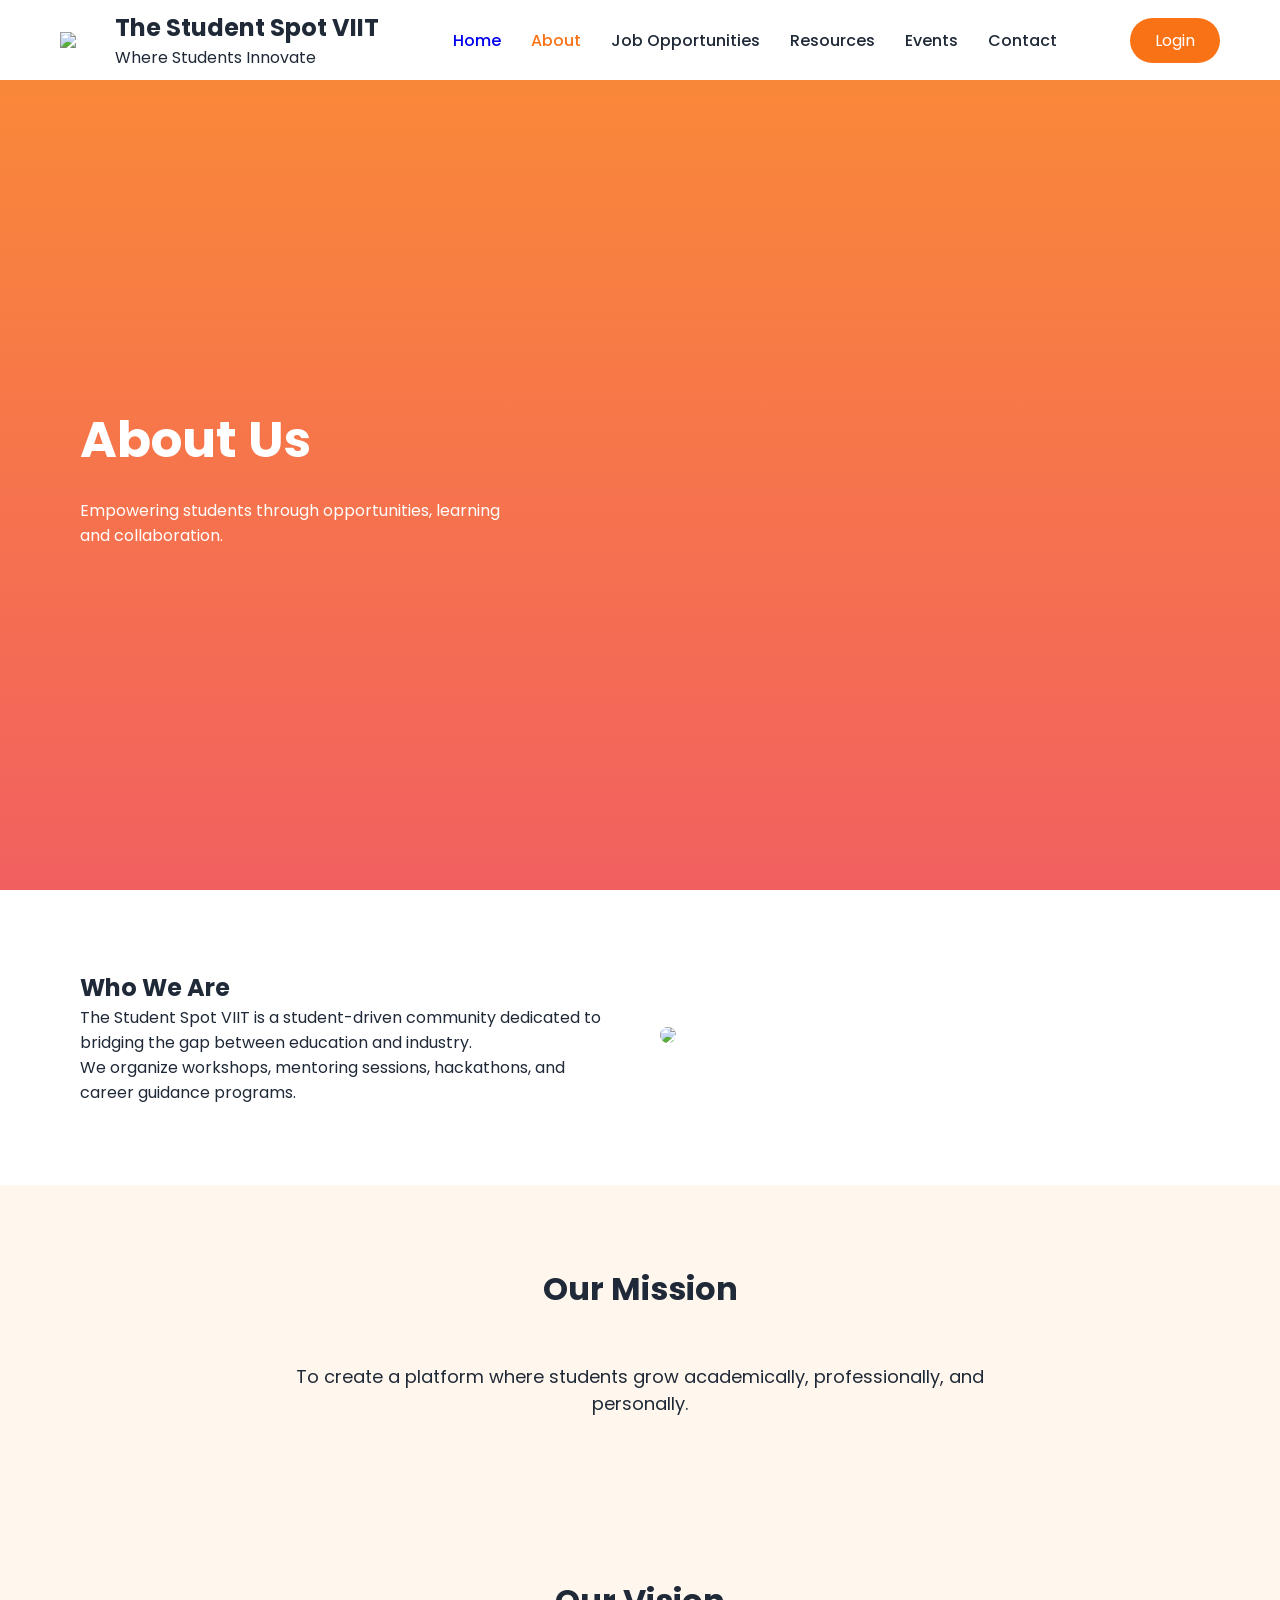
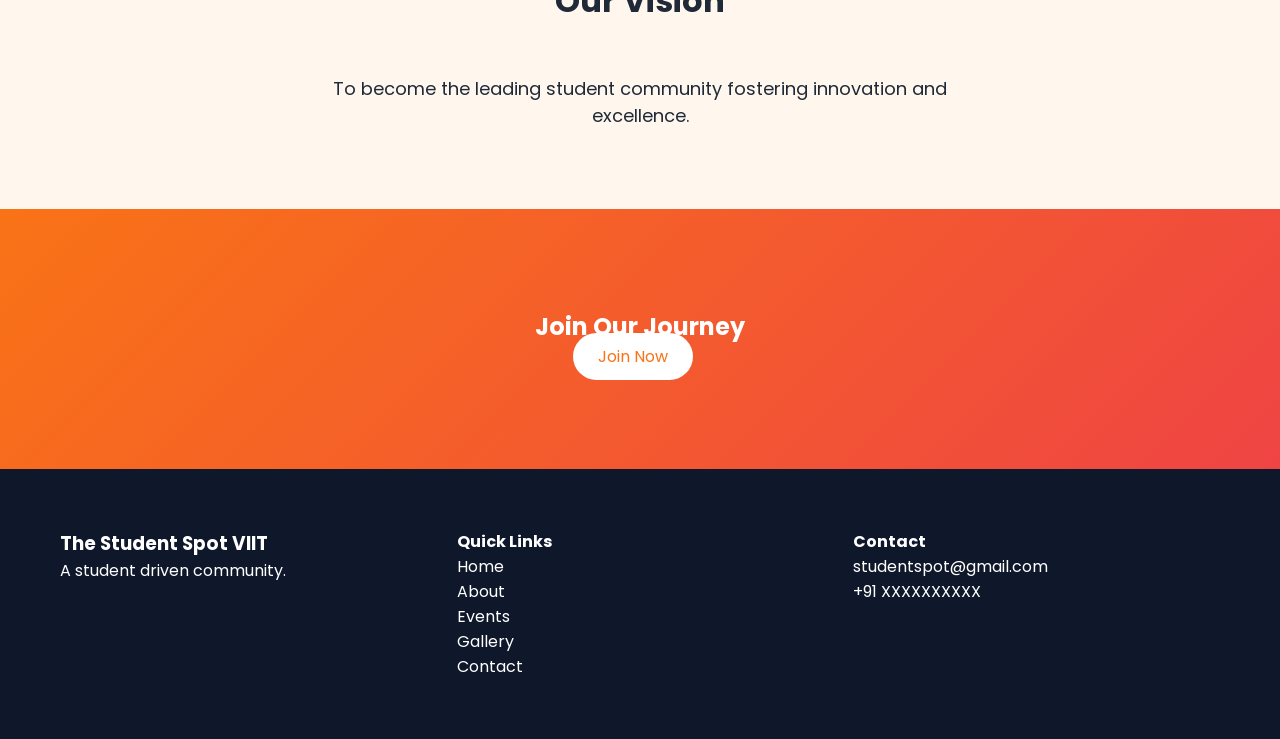
==== about.html @ 72eedf68 "About page" ====
<!DOCTYPE html>
<html lang="en">
<head>
<meta charset="UTF-8">
<meta name="viewport" content="width=device-width, initial-scale=1.0">
<title>About | Student Spot VIIT</title>

<link href="https://fonts.googleapis.com/css2?family=Poppins:wght@300;400;500;600;700&display=swap" rel="stylesheet">
<link rel="stylesheet" href="css/style.css">

</head>
<body>

<!-- ================= HEADER ================= -->

<header class="navbar">

<div class="logo-area">
<img src="images/logo.png">
<div>
<h2>The Student Spot VIIT</h2>
<p>Where Students Innovate</p>
</div>
</div>

<nav class="nav-links">
<a href="index.html">Home</a>
<a class="active">About</a>
<a>Job Opportunities</a>
<a>Resources</a>
<a>Events</a>
<a>Contact</a>
</nav>

<a class="login-btn">Login</a>

</header>

<!-- ================= HERO ================= -->

<section class="hero small-hero">

<div class="hero-content animate">
<h1>About Us</h1>
<p>Empowering students through opportunities, learning and collaboration.</p>
</div>

</section>

<!-- ================= WHO WE ARE ================= -->

<section class="about-section">

<div class="about-grid">

<div class="about-text animate">
<h2>Who We Are</h2>
<p>The Student Spot VIIT is a student-driven community dedicated to bridging the gap between education and industry.</p>
<p>We organize workshops, mentoring sessions, hackathons, and career guidance programs.</p>
</div>

<div class="about-image animate">
<img src="images/about.jpg">
</div>

</div>

</section>

<!-- ================= MISSION ================= -->

<section class="mission">

<h2 class="section-title">Our Mission</h2>
<p class="animate">To create a platform where students grow academically, professionally, and personally.</p>

</section>

<!-- ================= VISION ================= -->

<section class="vision">

<h2 class="section-title">Our Vision</h2>
<p class="animate">To become the leading student community fostering innovation and excellence.</p>

</section>

<!-- ================= CTA ================= -->

<section class="cta">

<h2>Join Our Journey</h2>
<a class="btn-primary">Join Now</a>

</section>

<!-- ================= FOOTER ================= -->

<footer class="footer">

<div>
<h3>The Student Spot VIIT</h3>
<p>A student driven community.</p>
</div>

<div>
<h4>Quick Links</h4>
<p>Home</p>
<p>About</p>
<p>Events</p>
<p>Gallery</p>
<p>Contact</p>
</div>

<div>
<h4>Contact</h4>
<p>studentspot@gmail.com</p>
<p>+91 XXXXXXXXXX</p>
</div>

</footer>

<script src="js/animate.js"></script>

</body>
</html>
---- css/style.css ----
*{
margin:0;
padding:0;
box-sizing:border-box;
font-family:Poppins;
}

body{
background:#fff;
color:#1f2937;
}

/* HEADER */

.navbar{
height:80px;
display:flex;
justify-content:space-between;
align-items:center;
padding:0 60px;
box-shadow:0 2px 10px rgba(0,0,0,0.05);
}

.logo-area{
display:flex;
gap:10px;
align-items:center;
}

.logo-area img{
width:45px;
}

.nav-links{
display:flex;
gap:30px;
}

.nav-links a{
text-decoration:none;
cursor:pointer;
font-weight:500;
}

.nav-links .active{
color:#f97316;
}

.login-btn{
background:#f97316;
padding:10px 25px;
border-radius:25px;
color:white;
text-decoration:none;
}

/* HERO */

.hero{
height:90vh;
background:linear-gradient(rgba(249,115,22,0.85),rgba(239,68,68,0.85)),url("../images/hero.jpg");
background-size:cover;
display:flex;
align-items:center;
padding-left:80px;
color:white;
}

.hero h1{
font-size:50px;
}

.hero p{
margin:20px 0;
max-width:450px;
}

.btn-primary{
background:white;
color:#f97316;
padding:12px 25px;
border-radius:25px;
text-decoration:none;
margin-right:15px;
}

.btn-secondary{
border:2px solid white;
padding:12px 25px;
border-radius:25px;
color:white;
text-decoration:none;
}

/* STATS */

.stats{
padding:80px;
display:grid;
grid-template-columns:repeat(4,1fr);
gap:30px;
background:#fff7ed;
}

.stat-card{
background:white;
padding:40px;
border-radius:15px;
text-align:center;
box-shadow:0 10px 25px rgba(0,0,0,0.05);
}

/* SERVICES */

.services{
padding:80px;
}

.section-title{
text-align:center;
margin-bottom:50px;
font-size:32px;
}

.service-grid{
display:grid;
grid-template-columns:repeat(3,1fr);
gap:30px;
}

.service-card{
padding:40px;
border-radius:15px;
background:#f9fafb;
text-align:center;
}

/* EVENTS */

.events{
padding:80px;
background:#fff7ed;
}

.event-grid{
display:grid;
grid-template-columns:repeat(3,1fr);
gap:30px;
}

.event-card{
background:white;
border-radius:15px;
overflow:hidden;
}

.event-card img{
width:100%;
height:200px;
object-fit:cover;
}

.event-card h3{
padding:15px;
}

.event-card p{
padding:0 15px 20px;
}

/* GALLERY */

.gallery{
padding:80px;
}

.gallery-grid{
display:grid;
grid-template-columns:repeat(3,1fr);
gap:20px;
}

.gallery-grid img{
width:100%;
border-radius:12px;
}

/* CTA */

.cta{
padding:100px;
text-align:center;
background:linear-gradient(135deg,#f97316,#ef4444);
color:white;
}

/* FOOTER */

.footer{
background:#0f172a;
color:white;
display:grid;
grid-template-columns:repeat(3,1fr);
padding:60px;
gap:30px;
}

/* ANIMATIONS */

.animate{
opacity:0;
transform:translateY(40px);
transition:1s;
}

.animate.show{
opacity:1;
transform:translateY(0);
}


// about
.small-hero{
height:60vh;
}

.about-section{
padding:80px;
}

.about-grid{
display:grid;
grid-template-columns:1fr 1fr;
gap:40px;
align-items:center;
}

.about-image img{
width:100%;
border-radius:15px;
}

.mission, .vision{
padding:80px;
background:#fff7ed;
text-align:center;
}

.mission p, .vision p{
max-width:700px;
margin:auto;
font-size:18px;
}
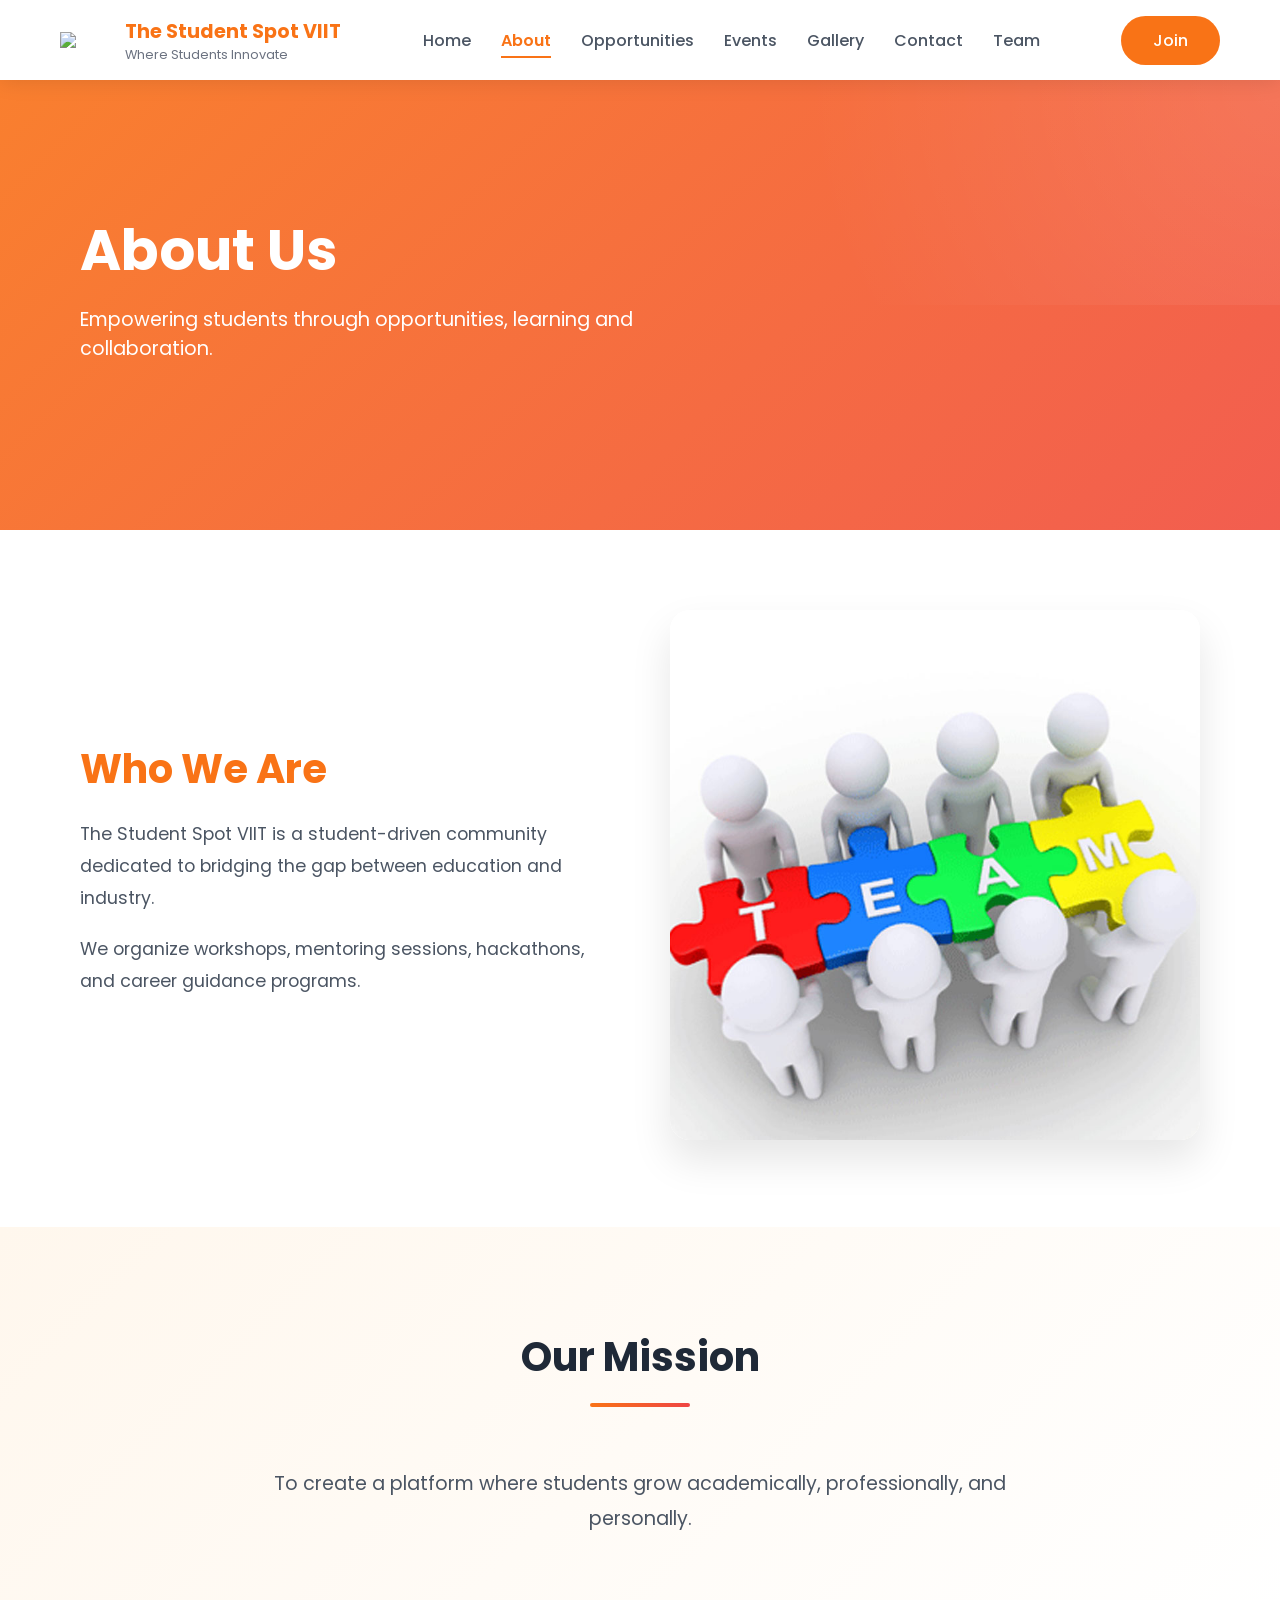
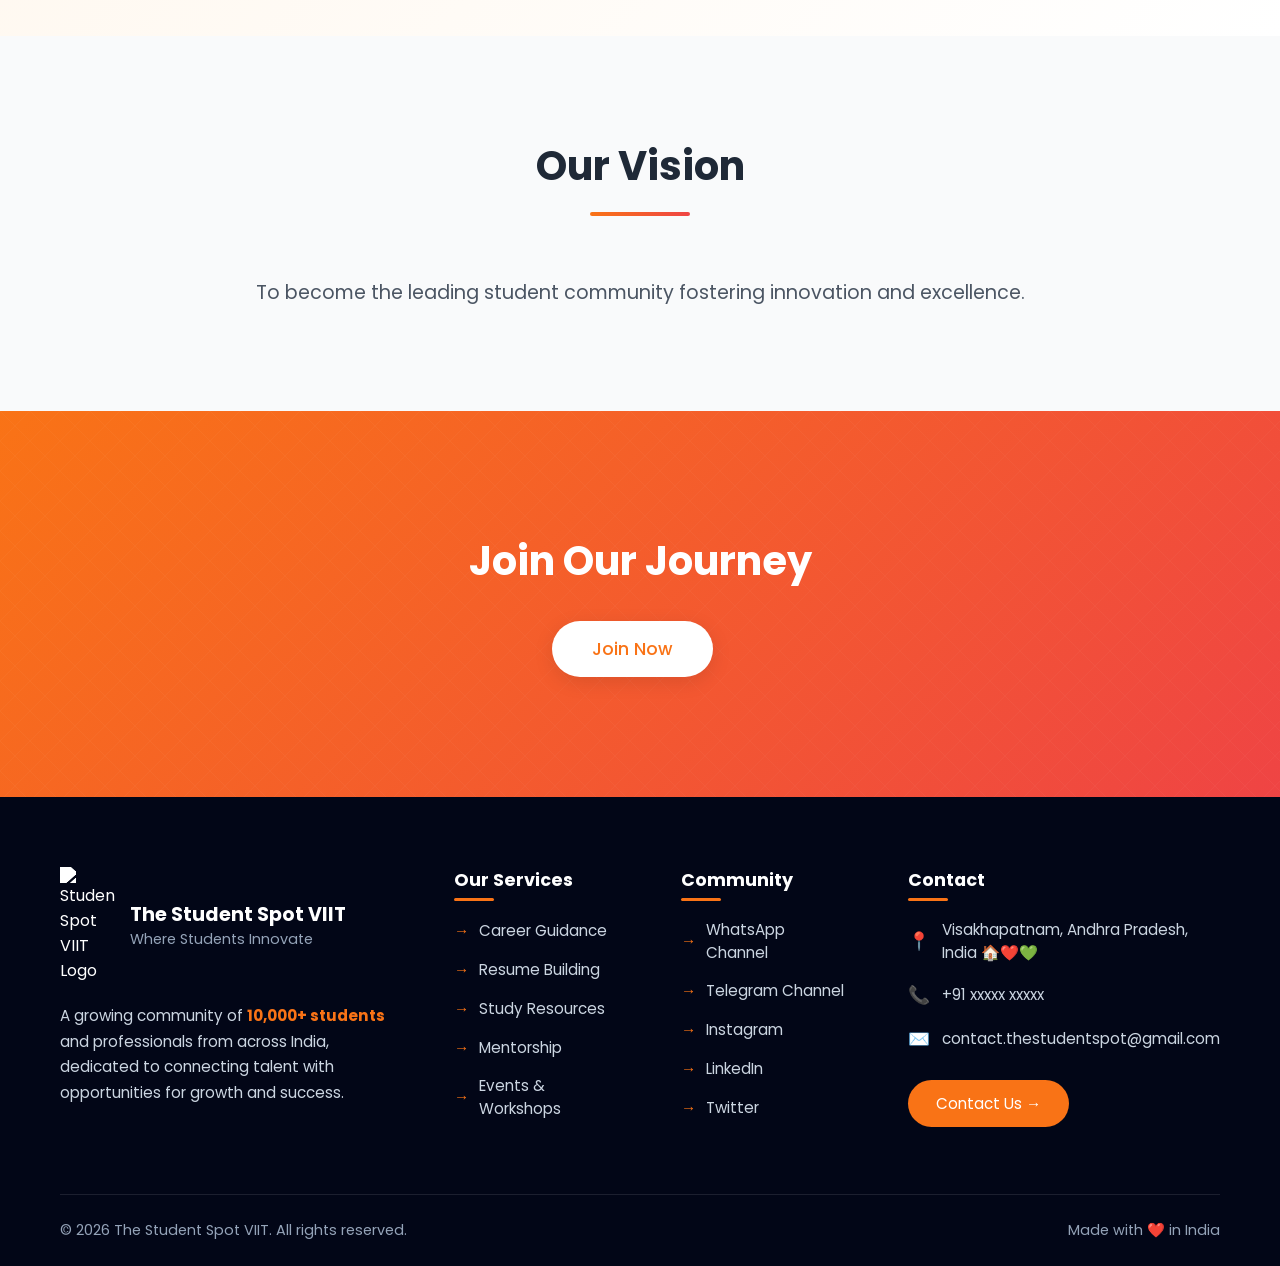
==== commit b78f0194: "Huge improvements in ux" ====
--- a/about.html
+++ b/about.html
@@ -25,14 +25,15 @@
 
 <nav class="nav-links">
 <a href="index.html">Home</a>
-<a class="active">About</a>
-<a>Job Opportunities</a>
-<a>Resources</a>
-<a>Events</a>
-<a>Contact</a>
+<a href="about.html" class = "active">About</a>
+<a href="opportunities.html">Opportunities</a>
+<a href="events.html">Events</a>
+<a href="gallery.html">Gallery</a>
+<a href="contact.html">Contact</a>
+<a href="team.html">Team</a>
 </nav>
 
-<a class="login-btn">Login</a>
+<a href = "register.html" class="login-btn">Join</a>
 
 </header>
 
@@ -95,29 +96,70 @@
 </section>
 
 <!-- ================= FOOTER ================= -->
+<footer class="footer">
+    <div class="footer-content">
+        <div class="footer-section brand">
+            <div class="logo-area">
+                <img src="images/logo.png" alt="Student Spot VIIT Logo">
+                <div>
+                    <h2>The Student Spot VIIT</h2>
+                    <p>Where Students Innovate</p>
+                </div>
+            </div>
+            <p class="brand-description">
+                A growing community of <strong>10,000+ students</strong> and professionals from across India, 
+                dedicated to connecting talent with opportunities for growth and success.
+            </p>
+        </div>
 
-<footer class="footer">
+        <div class="footer-section">
+            <h4>Our Services</h4>
+            <ul class="footer-links">
+                <li><a href="#"><span>→</span> Career Guidance</a></li>
+                <li><a href="#"><span>→</span> Resume Building</a></li>
+                <li><a href="resources.html"><span>→</span> Study Resources</a></li>
+                <li><a href="#"><span>→</span> Mentorship</a></li>
+                <li><a href="events.html"><span>→</span> Events & Workshops</a></li>
+            </ul>
+        </div>
 
-<div>
-<h3>The Student Spot VIIT</h3>
-<p>A student driven community.</p>
-</div>
+        <div class="footer-section">
+            <h4>Community</h4>
+            <ul class="footer-links">
+                <li><a href="#"><span>→</span> WhatsApp Channel</a></li>
+                <li><a href="#"><span>→</span> Telegram Channel</a></li>
+                <li><a href="#"><span>→</span> Instagram</a></li>
+                <li><a href="#"><span>→</span> LinkedIn</a></li>
+                <li><a href="#"><span>→</span> Twitter</a></li>
+            </ul>
+        </div>
 
-<div>
-<h4>Quick Links</h4>
-<p>Home</p>
-<p>About</p>
-<p>Events</p>
-<p>Gallery</p>
-<p>Contact</p>
-</div>
+        <div class="footer-section">
+            <h4>Contact</h4>
+            <ul class="footer-contact">
+                <li>
+                    <span class="icon">📍</span>
+                    <span>Visakhapatnam, Andhra Pradesh, India 🏠❤️💚</span>
+                </li>
+                <li>
+                    <span class="icon">📞</span>
+                    <span>+91 xxxxx xxxxx</span>
+                </li>
+                <li>
+                    <span class="icon">✉️</span>
+                    <span>contact.thestudentspot@gmail.com</span>
+                </li>
+            </ul>
+            <a href="contact.html" class="contact-btn">Contact Us →</a>
+        </div>
+    </div>
 
-<div>
-<h4>Contact</h4>
-<p>studentspot@gmail.com</p>
-<p>+91 XXXXXXXXXX</p>
-</div>
-
+    <div class="footer-bottom">
+        <div class="footer-bottom-content">
+            <p>© 2026 The Student Spot VIIT. All rights reserved.</p>
+            <p>Made with <span class="heart">❤️</span> in India</p>
+        </div>
+    </div>
 </footer>
 
 <script src="js/animate.js"></script>
--- a/css/style.css
+++ b/css/style.css
@@ -1,253 +1,1312 @@
-*{
-margin:0;
-padding:0;
-box-sizing:border-box;
-font-family:Poppins;
-}
-
-body{
-background:#fff;
-color:#1f2937;
+* {
+    margin: 0;
+    padding: 0;
+    box-sizing: border-box;
+    font-family: 'Poppins', sans-serif;
+}
+
+body {
+    background: #fff;
+    color: #1f2937;
+    overflow-x: hidden;
 }
 
 /* HEADER */
-
-.navbar{
-height:80px;
-display:flex;
-justify-content:space-between;
-align-items:center;
-padding:0 60px;
-box-shadow:0 2px 10px rgba(0,0,0,0.05);
-}
-
-.logo-area{
-display:flex;
-gap:10px;
-align-items:center;
-}
-
-.logo-area img{
-width:45px;
-}
-
-.nav-links{
-display:flex;
-gap:30px;
-}
-
-.nav-links a{
-text-decoration:none;
-cursor:pointer;
-font-weight:500;
-}
-
-.nav-links .active{
-color:#f97316;
-}
-
-.login-btn{
-background:#f97316;
-padding:10px 25px;
-border-radius:25px;
-color:white;
-text-decoration:none;
-}
-
-/* HERO */
-
-.hero{
-height:90vh;
-background:linear-gradient(rgba(249,115,22,0.85),rgba(239,68,68,0.85)),url("../images/hero.jpg");
-background-size:cover;
-display:flex;
-align-items:center;
-padding-left:80px;
-color:white;
-}
-
-.hero h1{
-font-size:50px;
-}
-
-.hero p{
-margin:20px 0;
-max-width:450px;
-}
-
-.btn-primary{
-background:white;
-color:#f97316;
-padding:12px 25px;
-border-radius:25px;
-text-decoration:none;
-margin-right:15px;
-}
-
-.btn-secondary{
-border:2px solid white;
-padding:12px 25px;
-border-radius:25px;
-color:white;
-text-decoration:none;
-}
-
-/* STATS */
-
-.stats{
-padding:80px;
-display:grid;
-grid-template-columns:repeat(4,1fr);
-gap:30px;
-background:#fff7ed;
-}
-
-.stat-card{
-background:white;
-padding:40px;
-border-radius:15px;
-text-align:center;
-box-shadow:0 10px 25px rgba(0,0,0,0.05);
-}
-
-/* SERVICES */
-
-.services{
-padding:80px;
-}
-
-.section-title{
-text-align:center;
-margin-bottom:50px;
-font-size:32px;
-}
-
-.service-grid{
-display:grid;
-grid-template-columns:repeat(3,1fr);
-gap:30px;
-}
-
-.service-card{
-padding:40px;
-border-radius:15px;
-background:#f9fafb;
-text-align:center;
-}
-
-/* EVENTS */
-
-.events{
-padding:80px;
-background:#fff7ed;
-}
-
-.event-grid{
-display:grid;
-grid-template-columns:repeat(3,1fr);
-gap:30px;
-}
-
-.event-card{
-background:white;
-border-radius:15px;
-overflow:hidden;
-}
-
-.event-card img{
-width:100%;
-height:200px;
-object-fit:cover;
-}
-
-.event-card h3{
-padding:15px;
-}
-
-.event-card p{
-padding:0 15px 20px;
-}
-
-/* GALLERY */
-
-.gallery{
-padding:80px;
-}
-
-.gallery-grid{
-display:grid;
-grid-template-columns:repeat(3,1fr);
-gap:20px;
-}
-
-.gallery-grid img{
-width:100%;
-border-radius:12px;
-}
-
-/* CTA */
-
-.cta{
-padding:100px;
-text-align:center;
-background:linear-gradient(135deg,#f97316,#ef4444);
-color:white;
-}
-
-/* FOOTER */
-
-.footer{
-background:#0f172a;
-color:white;
-display:grid;
-grid-template-columns:repeat(3,1fr);
-padding:60px;
-gap:30px;
-}
-
-/* ANIMATIONS */
-
-.animate{
-opacity:0;
-transform:translateY(40px);
-transition:1s;
-}
-
-.animate.show{
-opacity:1;
-transform:translateY(0);
-}
-
-
-// about
-.small-hero{
-height:60vh;
-}
-
-.about-section{
-padding:80px;
-}
-
-.about-grid{
-display:grid;
-grid-template-columns:1fr 1fr;
-gap:40px;
-align-items:center;
-}
-
-.about-image img{
-width:100%;
-border-radius:15px;
-}
-
-.mission, .vision{
-padding:80px;
-background:#fff7ed;
-text-align:center;
-}
-
-.mission p, .vision p{
-max-width:700px;
-margin:auto;
-font-size:18px;
+.navbar {
+    height: 80px;
+    display: flex;
+    justify-content: space-between;
+    align-items: center;
+    padding: 0 60px;
+    box-shadow: 0 2px 20px rgba(0,0,0,0.1);
+    position: sticky;
+    top: 0;
+    background: white;
+    z-index: 1000;
+    transition: all 0.3s ease;
+}
+
+.navbar.scrolled {
+    height: 70px;
+    box-shadow: 0 5px 30px rgba(249,115,22,0.2);
+}
+
+.logo-area {
+    display: flex;
+    gap: 15px;
+    align-items: center;
+}
+
+.logo-area img {
+    width: 50px;
+    transition: transform 0.3s ease;
+}
+
+.logo-area:hover img {
+    transform: rotate(5deg) scale(1.1);
+}
+
+.logo-area h2 {
+    font-size: 1.2rem;
+    color: #f97316;
+}
+
+.logo-area p {
+    font-size: 0.8rem;
+    color: #6b7280;
+}
+
+.nav-links {
+    display: flex;
+    gap: 30px;
+}
+
+.nav-links a {
+    text-decoration: none;
+    cursor: pointer;
+    font-weight: 500;
+    color: #4b5563;
+    position: relative;
+    padding: 5px 0;
+    transition: color 0.3s ease;
+}
+
+.nav-links a::after {
+    content: '';
+    position: absolute;
+    bottom: 0;
+    left: 0;
+    width: 0;
+    height: 2px;
+    background: #f97316;
+    transition: width 0.3s ease;
+}
+
+.nav-links a:hover {
+    color: #f97316;
+}
+
+.nav-links a:hover::after {
+    width: 100%;
+}
+
+.nav-links .active {
+    color: #f97316;
+    font-weight: 600;
+}
+
+.nav-links .active::after {
+    width: 100%;
+}
+
+.login-btn {
+    background: #f97316;
+    padding: 10px 30px;
+    border-radius: 50px;
+    color: white;
+    text-decoration: none;
+    font-weight: 500;
+    transition: all 0.3s ease;
+    border: 2px solid transparent;
+}
+
+.login-btn:hover {
+    background: white;
+    color: #f97316;
+    border-color: #f97316;
+    transform: translateY(-2px);
+    box-shadow: 0 5px 20px rgba(249,115,22,0.3);
+}
+
+/* HERO SECTION */
+.hero {
+    min-height: 90vh;
+    background: linear-gradient(135deg, rgba(249,115,22,0.9), rgba(239,68,68,0.9)), url('../images/hero.jpg');
+    background-size: cover;
+    background-position: center;
+    background-attachment: fixed;
+    display: flex;
+    align-items: center;
+    padding-left: 80px;
+    color: white;
+    position: relative;
+    overflow: hidden;
+}
+
+.hero::before {
+    content: '';
+    position: absolute;
+    top: -50%;
+    right: -50%;
+    width: 100%;
+    height: 100%;
+    background: radial-gradient(circle, rgba(255,255,255,0.1) 0%, transparent 70%);
+    animation: rotate 20s linear infinite;
+}
+
+@keyframes rotate {
+    from { transform: rotate(0deg); }
+    to { transform: rotate(360deg); }
+}
+
+.hero-content {
+    position: relative;
+    z-index: 1;
+    max-width: 600px;
+}
+
+.hero h1 {
+    font-size: 3.5rem;
+    line-height: 1.2;
+    margin-bottom: 20px;
+    animation: slideInLeft 1s ease;
+}
+
+.hero p {
+    font-size: 1.2rem;
+    margin-bottom: 30px;
+    opacity: 0.9;
+    animation: slideInLeft 1s ease 0.2s both;
+}
+
+.hero-buttons {
+    animation: slideInLeft 1s ease 0.4s both;
+}
+
+/* Buttons */
+.btn-primary, .btn-secondary {
+    display: inline-block;
+    padding: 12px 35px;
+    border-radius: 50px;
+    text-decoration: none;
+    font-weight: 500;
+    transition: all 0.3s ease;
+    margin-right: 15px;
+    cursor: pointer;
+    border: none;
+    font-size: 1rem;
+}
+
+.btn-primary {
+    background: white;
+    color: #f97316;
+    box-shadow: 0 5px 20px rgba(0,0,0,0.1);
+}
+
+.btn-primary:hover {
+    transform: translateY(-3px);
+    box-shadow: 0 8px 25px rgba(0,0,0,0.2);
+}
+
+.btn-secondary {
+    border: 2px solid white;
+    color: white;
+    background: transparent;
+}
+
+.btn-secondary:hover {
+    background: white;
+    color: #f97316;
+    transform: translateY(-3px);
+}
+
+/* Stats Section */
+.stats {
+    padding: 80px;
+    display: grid;
+    grid-template-columns: repeat(4, 1fr);
+    gap: 30px;
+    background: #fff7ed;
+}
+
+.stat-card {
+    background: white;
+    padding: 40px 20px;
+    border-radius: 20px;
+    text-align: center;
+    box-shadow: 0 10px 30px rgba(0,0,0,0.05);
+    transition: all 0.3s ease;
+}
+
+.stat-card:hover {
+    transform: translateY(-10px);
+    box-shadow: 0 20px 40px rgba(249,115,22,0.1);
+}
+
+.stat-card h2 {
+    font-size: 2.5rem;
+    color: #f97316;
+    margin-bottom: 10px;
+}
+
+.stat-card p {
+    color: #6b7280;
+    font-weight: 500;
+}
+
+/* Services Section */
+.services {
+    padding: 80px;
+}
+
+.section-title {
+    text-align: center;
+    margin-bottom: 60px;
+    font-size: 2.5rem;
+    position: relative;
+    padding-bottom: 20px;
+}
+
+.section-title::after {
+    content: '';
+    position: absolute;
+    bottom: 0;
+    left: 50%;
+    transform: translateX(-50%);
+    width: 100px;
+    height: 4px;
+    background: linear-gradient(90deg, #f97316, #ef4444);
+    border-radius: 2px;
+}
+
+.service-grid {
+    display: grid;
+    grid-template-columns: repeat(3, 1fr);
+    gap: 30px;
+}
+
+.service-card {
+    padding: 40px 30px;
+    border-radius: 20px;
+    background: #f9fafb;
+    text-align: center;
+    transition: all 0.3s ease;
+    border: 1px solid transparent;
+}
+
+.service-card:hover {
+    transform: translateY(-10px);
+    border-color: #f97316;
+    box-shadow: 0 20px 40px rgba(249,115,22,0.1);
+    background: white;
+}
+
+.service-card h3 {
+    color: #f97316;
+    margin-bottom: 15px;
+    font-size: 1.3rem;
+}
+
+.service-card p {
+    color: #6b7280;
+    line-height: 1.6;
+}
+
+/* Events Section */
+.events {
+    padding: 80px;
+    background: #fff7ed;
+}
+
+.event-grid {
+    display: grid;
+    grid-template-columns: repeat(3, 1fr);
+    gap: 30px;
+}
+
+.event-card {
+    background: white;
+    border-radius: 20px;
+    overflow: hidden;
+    box-shadow: 0 10px 30px rgba(0,0,0,0.05);
+    transition: all 0.3s ease;
+}
+
+.event-card:hover {
+    transform: translateY(-10px);
+    box-shadow: 0 30px 50px rgba(249,115,22,0.15);
+}
+
+.event-card img {
+    width: 100%;
+    height: 250px;
+    object-fit: cover;
+    transition: transform 0.5s ease;
+}
+
+.event-card:hover img {
+    transform: scale(1.1);
+}
+
+.event-card h3 {
+    padding: 20px 20px 10px;
+    color: #1f2937;
+}
+
+.event-card p {
+    padding: 0 20px 20px;
+    color: #6b7280;
+}
+
+.event-card .btn-primary {
+    margin: 0 20px 20px;
+    display: inline-block;
+}
+
+/* Gallery Section */
+.gallery {
+    padding: 80px;
+}
+
+.gallery-grid {
+    display: grid;
+    grid-template-columns: repeat(3, 1fr);
+    gap: 25px;
+}
+
+.gallery-grid img {
+    width: 100%;
+    height: 300px;
+    object-fit: cover;
+    border-radius: 15px;
+    transition: all 0.3s ease;
+    cursor: pointer;
+}
+
+.gallery-grid img:hover {
+    transform: scale(1.05);
+    box-shadow: 0 20px 40px rgba(249,115,22,0.3);
+}
+
+/* CTA Section */
+.cta {
+    padding: 120px 20px;
+    text-align: center;
+    background: linear-gradient(135deg, #f97316, #ef4444);
+    color: white;
+    position: relative;
+    overflow: hidden;
+}
+
+.cta::before {
+    content: '';
+    position: absolute;
+    top: 0;
+    left: 0;
+    right: 0;
+    bottom: 0;
+    background: url('data:image/svg+xml,<svg xmlns="http://www.w3.org/2000/svg" viewBox="0 0 100 100" opacity="0.1"><path d="M0 0 L100 100 M100 0 L0 100" stroke="white" stroke-width="1"/></svg>');
+    background-size: 30px 30px;
+}
+
+.cta h2 {
+    font-size: 2.5rem;
+    margin-bottom: 30px;
+    position: relative;
+    z-index: 1;
+}
+
+.cta .btn-primary {
+    background: white;
+    color: #f97316;
+    font-size: 1.1rem;
+    padding: 15px 40px;
+    position: relative;
+    z-index: 1;
+}
+
+/* ================= FOOTER ================= */
+
+.footer {
+    background: linear-gradient(180deg, #020617, #020617);
+    color: #e5e7eb;
+    padding: 70px 60px 0;
+}
+
+.footer-content {
+    max-width: 1400px;
+    margin: auto;
+    display: grid;
+    grid-template-columns: 2fr 1fr 1fr 1.5fr;
+    gap: 60px;
+}
+
+
+.footer .logo-area {
+    display: flex;
+    align-items: center;
+    gap: 15px;
+    margin-bottom: 20px;
+}
+
+.footer .logo-area img {
+    width: 55px;
+    filter: brightness(0) invert(1);
+}
+
+.footer .logo-area h2 {
+    color: #ffffff;
+    font-size: 1.2rem;
+}
+
+.footer .logo-area p {
+    color: #94a3b8;
+    font-size: 0.9rem;
+}
+
+.brand-description {
+    color: #cbd5e1;
+    line-height: 1.7;
+    font-size: 0.95rem;
+    max-width: 420px;
+}
+
+.brand-description strong {
+    color: #f97316;
+}
+
+
+.footer-section h4 {
+    font-size: 1.1rem;
+    color: #ffffff;
+    margin-bottom: 25px;
+    position: relative;
+}
+
+.footer-section h4::after {
+    content: "";
+    position: absolute;
+    bottom: -8px;
+    left: 0;
+    width: 40px;
+    height: 3px;
+    background: #f97316;
+    border-radius: 5px;
+}
+
+
+.footer-links {
+    list-style: none;
+}
+
+.footer-links li {
+    margin-bottom: 14px;
+}
+
+.footer-links a {
+    color: #cbd5e1;
+    text-decoration: none;
+    font-size: 0.95rem;
+    display: inline-flex;
+    align-items: center;
+    gap: 10px;
+    transition: 0.3s;
+}
+
+.footer-links span {
+    color: #f97316;
+}
+
+.footer-links a:hover {
+    color: #f97316;
+    transform: translateX(6px);
+}
+
+
+.footer-contact {
+    list-style: none;
+}
+
+.footer-contact li {
+    display: flex;
+    align-items: center;
+    gap: 12px;
+    margin-bottom: 18px;
+    font-size: 0.95rem;
+    color: #cbd5e1;
+}
+
+.footer-contact .icon {
+    color: #f97316;
+    font-size: 1.1rem;
+}
+
+.contact-btn {
+    display: inline-block;
+    margin-top: 10px;
+    padding: 12px 28px;
+    background: #f97316;
+    color: #ffffff;
+    border-radius: 50px;
+    text-decoration: none;
+    font-size: 0.95rem;
+    transition: 0.3s;
+}
+
+.contact-btn:hover {
+    background: transparent;
+    border: 2px solid #f97316;
+    color: #f97316;
+}
+
+
+
+.footer-bottom {
+    margin-top: 60px;
+    border-top: 1px solid rgba(255,255,255,0.1);
+    padding: 25px 0;
+}
+
+.footer-bottom-content {
+    max-width: 1400px;
+    margin: auto;
+    display: flex;
+    justify-content: space-between;
+    align-items: center;
+    color: #94a3b8;
+    font-size: 0.9rem;
+}
+
+.heart {
+    color: red;
+    animation: pulse 1.5s infinite;
+}
+
+@keyframes pulse {
+    0% { transform: scale(1); }
+    50% { transform: scale(1.2); }
+    100% { transform: scale(1); }
+}
+
+
+@media (max-width: 992px) {
+    .footer-content {
+        grid-template-columns: 1fr 1fr;
+    }
+}
+
+@media (max-width: 768px) {
+    .footer-content {
+        grid-template-columns: 1fr;
+        text-align: center;
+    }
+
+    .footer .logo-area {
+        justify-content: center;
+    }
+
+    .footer-section h4::after {
+        left: 50%;
+        transform: translateX(-50%);
+    }
+
+    .footer-contact li {
+        justify-content: center;
+    }
+
+    .footer-bottom-content {
+        flex-direction: column;
+        gap: 10px;
+    }
+}
+
+
+/* Animations */
+.animate {
+    transition: all 0.8s ease;
+}
+
+.fade-in-up {
+    animation: fadeInUp 0.8s ease forwards;
+}
+
+@keyframes fadeInUp {
+    from {
+        opacity: 0;
+        transform: translateY(40px);
+    }
+    to {
+        opacity: 1;
+        transform: translateY(0);
+    }
+}
+
+@keyframes slideInLeft {
+    from {
+        opacity: 0;
+        transform: translateX(-50px);
+    }
+    to {
+        opacity: 1;
+        transform: translateX(0);
+    }
+}
+
+.small-hero {
+    min-height: 50vh;
+}
+
+/* About Page */
+.about-section {
+    padding: 80px;
+}
+
+.about-grid {
+    display: grid;
+    grid-template-columns: 1fr 1fr;
+    gap: 60px;
+    align-items: center;
+}
+
+.about-text h2 {
+    font-size: 2.5rem;
+    color: #f97316;
+    margin-bottom: 20px;
+}
+
+.about-text p {
+    color: #4b5563;
+    line-height: 1.8;
+    margin-bottom: 20px;
+    font-size: 1.1rem;
+}
+
+.about-image img {
+    width: 100%;
+    border-radius: 20px;
+    box-shadow: 0 20px 40px rgba(0,0,0,0.1);
+}
+
+.mission, .vision {
+    padding: 100px 80px;
+    text-align: center;
+}
+
+.mission {
+    background: linear-gradient(135deg, #fff7ed, #ffffff);
+}
+
+.vision {
+    background: #f9fafb;
+}
+
+.mission p, .vision p {
+    max-width: 800px;
+    margin: 0 auto;
+    font-size: 1.2rem;
+    line-height: 1.8;
+    color: #4b5563;
+}
+
+/* Gallery Items */
+.gallery-item {
+    background: #f9fafb;
+    padding: 20px;
+    border-radius: 15px;
+    text-align: center;
+    transition: all 0.3s ease;
+}
+
+.gallery-item:hover {
+    transform: translateY(-10px);
+    box-shadow: 0 20px 40px rgba(249,115,22,0.1);
+}
+
+.gallery-item img {
+    width: 100%;
+    height: 250px;
+    object-fit: cover;
+    border-radius: 10px;
+    margin-bottom: 15px;
+}
+
+.gallery-item p {
+    color: #f97316;
+    font-weight: 500;
+}
+
+/* Contact Page */
+.contact-info {
+    padding: 80px;
+    display: grid;
+    grid-template-columns: repeat(3, 1fr);
+    gap: 30px;
+    background: #fff7ed;
+}
+
+.info-card {
+    background: white;
+    padding: 50px 30px;
+    border-radius: 20px;
+    text-align: center;
+    box-shadow: 0 10px 30px rgba(0,0,0,0.05);
+    transition: all 0.3s ease;
+}
+
+.info-card:hover {
+    transform: translateY(-10px);
+    box-shadow: 0 20px 40px rgba(249,115,22,0.15);
+}
+
+.info-card h3 {
+    color: #f97316;
+    margin-bottom: 15px;
+    font-size: 1.5rem;
+}
+
+.info-card p {
+    color: #4b5563;
+    font-size: 1.1rem;
+}
+
+.contact-form-section {
+    padding: 80px;
+}
+
+.contact-form {
+    max-width: 700px;
+    margin: 0 auto;
+    display: flex;
+    flex-direction: column;
+    gap: 20px;
+}
+
+.contact-form input,
+.contact-form textarea {
+    padding: 15px;
+    border-radius: 10px;
+    border: 2px solid #e5e7eb;
+    font-size: 1rem;
+    transition: all 0.3s ease;
+}
+
+.contact-form input:focus,
+.contact-form textarea:focus {
+    outline: none;
+    border-color: #f97316;
+    box-shadow: 0 0 0 4px rgba(249,115,22,0.1);
+}
+
+.contact-form button {
+    align-self: flex-start;
+    padding: 15px 40px;
+    font-size: 1.1rem;
+}
+
+/* Team Page */
+.team-section {
+    padding: 80px;
+}
+
+.team-grid {
+    display: grid;
+    grid-template-columns: repeat(4, 1fr);
+    gap: 30px;
+}
+
+.team-card {
+    background: #f9fafb;
+    padding: 30px;
+    border-radius: 20px;
+    text-align: center;
+    transition: all 0.3s ease;
+}
+
+.team-card:hover {
+    transform: translateY(-10px);
+    box-shadow: 0 20px 40px rgba(249,115,22,0.15);
+}
+
+.team-card img {
+    width: 150px;
+    height: 150px;
+    border-radius: 50%;
+    object-fit: cover;
+    margin-bottom: 20px;
+    border: 4px solid #f97316;
+    transition: transform 0.3s ease;
+}
+
+.team-card:hover img {
+    transform: scale(1.05);
+}
+
+.team-card h3 {
+    color: #1f2937;
+    margin-bottom: 5px;
+    font-size: 1.3rem;
+}
+
+.team-card p {
+    color: #f97316;
+    font-weight: 500;
+}
+
+/* Register Page */
+.register-section {
+    padding: 80px;
+}
+
+.register-form {
+    max-width: 700px;
+    margin: 0 auto;
+    display: flex;
+    flex-direction: column;
+    gap: 20px;
+    background: #f9fafb;
+    padding: 50px;
+    border-radius: 30px;
+    box-shadow: 0 20px 40px rgba(0,0,0,0.05);
+}
+
+.register-form input,
+.register-form select {
+    padding: 15px;
+    border-radius: 10px;
+    border: 2px solid #e5e7eb;
+    font-size: 1rem;
+    transition: all 0.3s ease;
+}
+
+.register-form input:focus,
+.register-form select:focus {
+    outline: none;
+    border-color: #f97316;
+    box-shadow: 0 0 0 4px rgba(249,115,22,0.1);
+}
+
+.register-form button {
+    padding: 15px 40px;
+    font-size: 1.1rem;
+    margin-top: 20px;
+}
+
+/* Opportunities Page */
+.opportunity-section {
+    padding: 80px;
+}
+
+.opportunity-grid {
+    display: grid;
+    grid-template-columns: repeat(4, 1fr);
+    gap: 30px;
+}
+
+.opportunity-card {
+    background: #f9fafb;
+    padding: 50px 30px;
+    border-radius: 20px;
+    text-align: center;
+    transition: all 0.3s ease;
+    border: 2px solid transparent;
+}
+
+.opportunity-card:hover {
+    transform: translateY(-10px);
+    border-color: #f97316;
+    box-shadow: 0 20px 40px rgba(249,115,22,0.1);
+    background: white;
+}
+
+.opportunity-card h3 {
+    color: #f97316;
+    margin-bottom: 15px;
+    font-size: 1.5rem;
+}
+
+.opportunity-card p {
+    color: #4b5563;
+    margin-bottom: 25px;
+    line-height: 1.6;
+}
+
+/* Event Details Page */
+.event-overview {
+    padding: 80px;
+    display: grid;
+    grid-template-columns: 2fr 1fr;
+    gap: 50px;
+}
+
+.event-info h2 {
+    font-size: 2rem;
+    color: #f97316;
+    margin-bottom: 20px;
+}
+
+.event-info p {
+    color: #4b5563;
+    line-height: 1.8;
+    font-size: 1.1rem;
+}
+
+.event-meta {
+    background: #fff7ed;
+    padding: 40px;
+    border-radius: 20px;
+    display: grid;
+    gap: 25px;
+}
+
+.event-meta div {
+    text-align: center;
+}
+
+.event-meta h4 {
+    color: #f97316;
+    font-size: 1.2rem;
+    margin-bottom: 10px;
+}
+
+.event-meta p {
+    color: #4b5563;
+    font-size: 1.1rem;
+}
+
+.event-image {
+    padding: 0 80px 80px;
+}
+
+.event-image img {
+    width: 100%;
+    max-height: 500px;
+    object-fit: cover;
+    border-radius: 30px;
+    box-shadow: 0 20px 40px rgba(0,0,0,0.1);
+}
+
+.event-about {
+    padding: 80px;
+    max-width: 1000px;
+    margin: 0 auto;
+    text-align: center;
+}
+
+.event-about p {
+    font-size: 1.2rem;
+    line-height: 1.8;
+    color: #4b5563;
+}
+
+.event-schedule {
+    padding: 80px;
+    background: #f9fafb;
+}
+
+.schedule-list {
+    max-width: 800px;
+    margin: 0 auto;
+    display: flex;
+    flex-direction: column;
+    gap: 15px;
+}
+
+.schedule-item {
+    background: white;
+    padding: 25px 40px;
+    border-radius: 15px;
+    display: flex;
+    gap: 40px;
+    align-items: center;
+    box-shadow: 0 5px 20px rgba(0,0,0,0.05);
+    transition: all 0.3s ease;
+}
+
+.schedule-item:hover {
+    transform: translateX(10px);
+    box-shadow: 0 10px 30px rgba(249,115,22,0.1);
+}
+
+.schedule-item h4 {
+    color: #f97316;
+    font-size: 1.2rem;
+    min-width: 100px;
+}
+
+.schedule-item p {
+    color: #4b5563;
+    font-size: 1.1rem;
+}
+
+/* Loading Animation */
+.loading {
+    display: inline-block;
+    width: 50px;
+    height: 50px;
+    border: 3px solid #f3f3f3;
+    border-top: 3px solid #f97316;
+    border-radius: 50%;
+    animation: spin 1s linear infinite;
+}
+
+@keyframes spin {
+    0% { transform: rotate(0deg); }
+    100% { transform: rotate(360deg); }
+}
+
+/* Success Message */
+.success-message {
+    background: #10b981;
+    color: white;
+    padding: 15px 30px;
+    border-radius: 50px;
+    position: fixed;
+    top: 100px;
+    right: 30px;
+    z-index: 2000;
+    animation: slideInRight 0.5s ease;
+}
+
+/* Error Message */
+.error-message {
+    background: #ef4444;
+    color: white;
+    padding: 15px 30px;
+    border-radius: 50px;
+    position: fixed;
+    top: 100px;
+    right: 30px;
+    z-index: 2000;
+    animation: slideInRight 0.5s ease;
+}
+
+@keyframes slideInRight {
+    from {
+        transform: translateX(100%);
+        opacity: 0;
+    }
+    to {
+        transform: translateX(0);
+        opacity: 1;
+    }
+}
+
+/* Responsive Design */
+@media (max-width: 1200px) {
+    .stats,
+    .services,
+    .events,
+    .gallery {
+        padding: 60px 40px;
+    }
+    
+    .team-grid,
+    .opportunity-grid {
+        grid-template-columns: repeat(2, 1fr);
+    }
+    
+    .footer-content {
+        grid-template-columns: 1.5fr 1fr 1fr;
+        gap: 40px;
+    }
+
+    .footer-section:last-child {
+        grid-column: span 3;
+        max-width: 500px;
+        margin: 0 auto;
+    }
+    
+    .footer-section.brand {
+        grid-column: 1 / -1;
+    }
+}
+
+@media (max-width: 992px) {
+    .navbar {
+        padding: 0 30px;
+    }
+    
+    .nav-links {
+        gap: 20px;
+    }
+    
+    .hero h1 {
+        font-size: 2.5rem;
+    }
+    
+    .stats {
+        grid-template-columns: repeat(2, 1fr);
+    }
+    
+    .service-grid,
+    .event-grid,
+    .gallery-grid {
+        grid-template-columns: repeat(2, 1fr);
+    }
+    
+    .about-grid {
+        grid-template-columns: 1fr;
+        gap: 40px;
+    }
+    
+    .contact-info {
+        grid-template-columns: repeat(2, 1fr);
+    }
+
+    .footer-content {
+        grid-template-columns: repeat(2, 1fr);
+        gap: 40px;
+    }
+    
+    .footer-section.brand {
+        grid-column: span 2;
+    }
+    
+    .footer-section:last-child {
+        grid-column: span 2;
+        max-width: none;
+    }
+}
+
+@media (max-width: 768px) {
+    .navbar {
+        flex-direction: column;
+        height: auto;
+        padding: 20px;
+        gap: 15px;
+    }
+    
+    .nav-links {
+        flex-wrap: wrap;
+        justify-content: center;
+        gap: 15px;
+    }
+    
+    .hero {
+        padding: 0 30px;
+        text-align: center;
+    }
+    
+    .hero h1 {
+        font-size: 2rem;
+    }
+    
+    .hero-buttons .btn-primary,
+    .hero-buttons .btn-secondary {
+        display: block;
+        margin: 10px auto;
+        width: 200px;
+    }
+    
+    .stats,
+    .services,
+    .events,
+    .gallery {
+        padding: 40px 20px;
+    }
+    
+    .stats {
+        grid-template-columns: 1fr;
+    }
+    
+    .service-grid,
+    .event-grid,
+    .gallery-grid,
+    .team-grid,
+    .opportunity-grid,
+    .contact-info {
+        grid-template-columns: 1fr;
+    }
+    
+    .event-overview {
+        grid-template-columns: 1fr;
+        padding: 40px 20px;
+    }
+    
+    .section-title {
+        font-size: 2rem;
+    }
+    
+    .footer {
+        padding: 40px 30px 0;
+    }
+    
+    .footer-content {
+        grid-template-columns: 1fr;
+        gap: 40px;
+    }
+
+    .footer-section.brand {
+        grid-column: auto;
+    }
+    
+    .footer-section:last-child {
+        grid-column: auto;
+    }
+    
+    .footer-section.brand .logo-area {
+        justify-content: center;
+        text-align: center;
+        flex-direction: column;
+    }
+    
+    .footer-section.brand .logo-area div {
+        text-align: center;
+    }
+    
+    .footer-section h4 {
+        text-align: center;
+    }
+    
+    .footer-section h4::after {
+        left: 50%;
+        transform: translateX(-50%);
+    }
+    
+    .footer-links {
+        text-align: center;
+    }
+    
+    .footer-links a:hover {
+        transform: translateX(0) scale(1.05);
+    }
+    
+    .contact-info li {
+        justify-content: center;
+    }
+    
+    .contact-btn {
+        display: block;
+        text-align: center;
+        width: fit-content;
+        margin: 0 auto;
+    }
+    
+    .footer-bottom-content {
+        flex-direction: column;
+        gap: 15px;
+        text-align: center;
+    }
+    
+    .register-form {
+        padding: 30px 20px;
+    }
+    
+    .schedule-item {
+        flex-direction: column;
+        text-align: center;
+        gap: 10px;
+    }
+}
+
+@media (max-width: 480px) {
+    .footer {
+        padding: 30px 20px 0;
+    }
+    
+    .footer-section.brand .logo-area h2 {
+        font-size: 1rem;
+    }
+    
+    .brand-description {
+        font-size: 0.9rem;
+        text-align: center;
+    }
+    
+    .contact-info li {
+        flex-direction: column;
+        align-items: center;
+        text-align: center;
+        gap: 5px;
+    }
 }
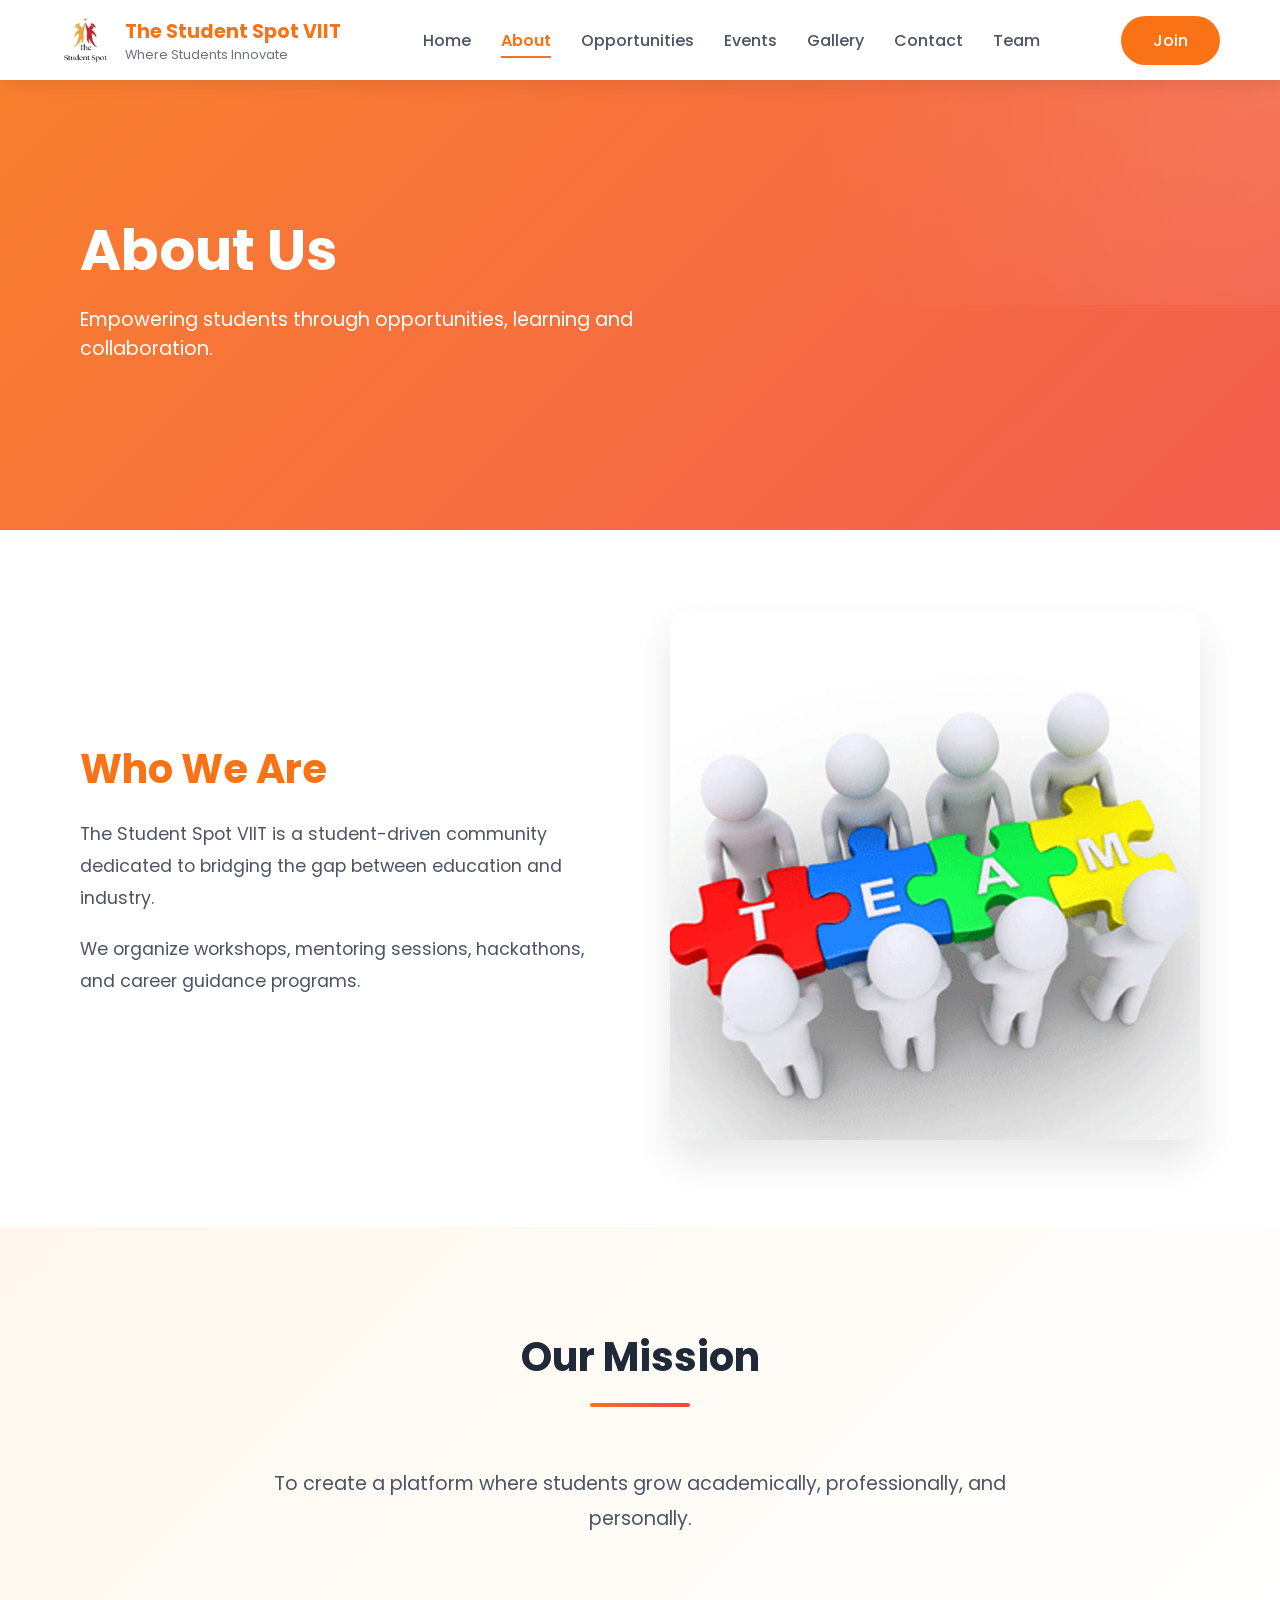
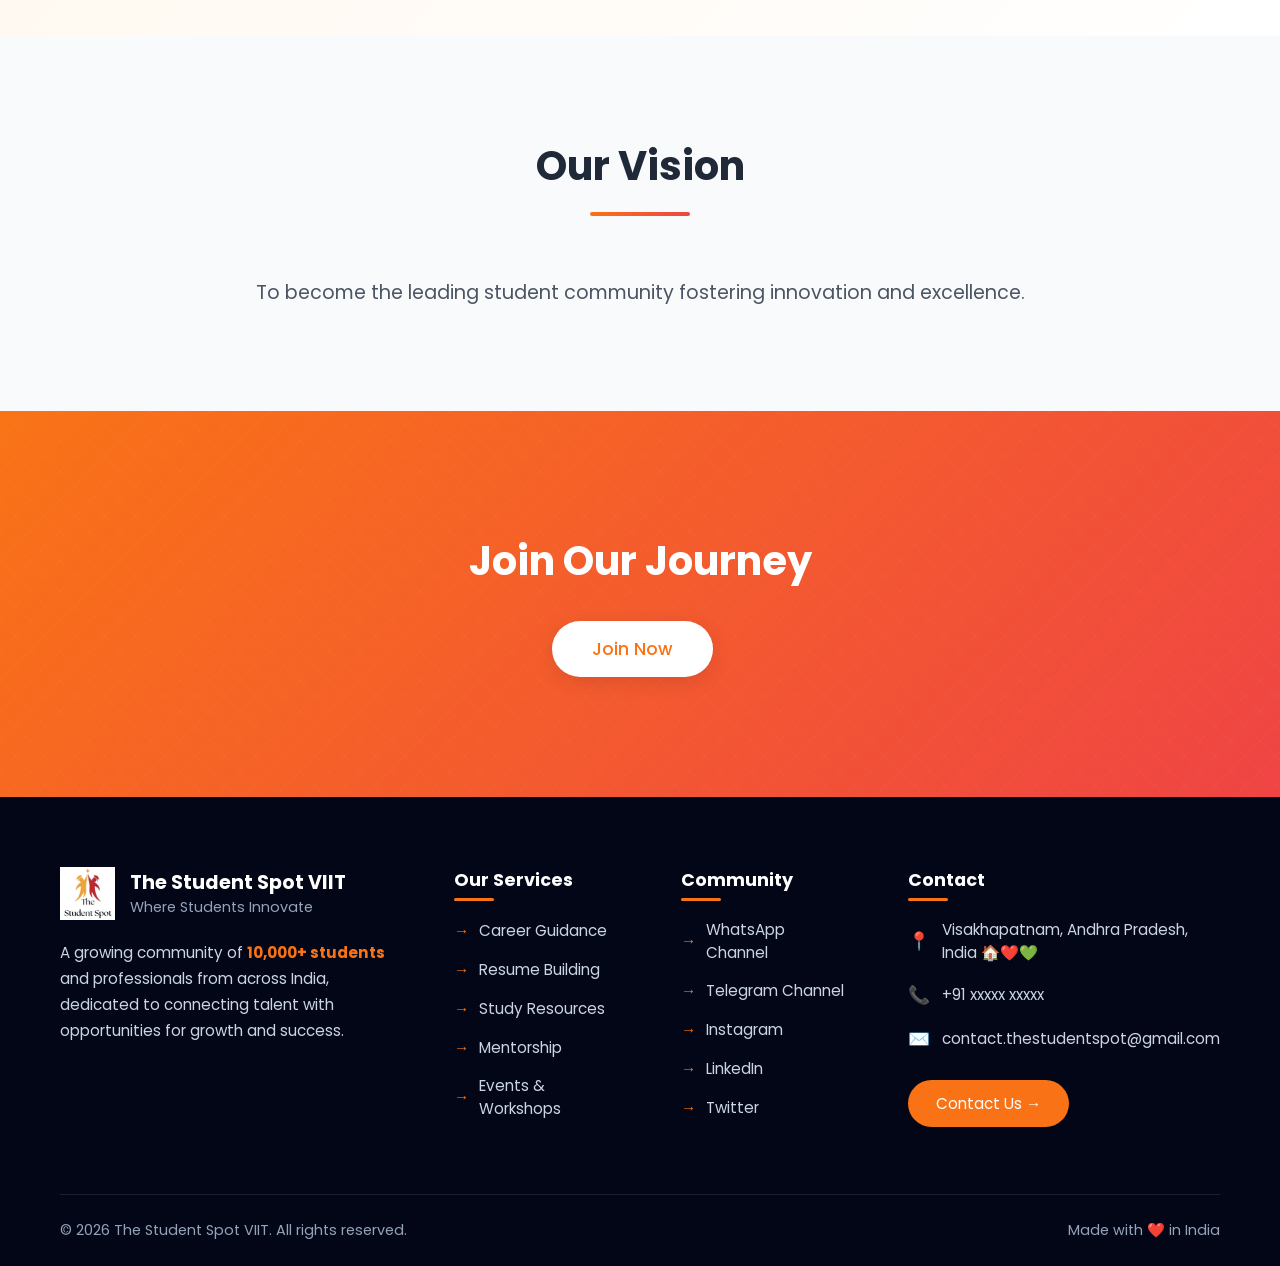
==== commit 21b32453: "added hamburger menu and improved ui" ====
--- a/about.html
+++ b/about.html
@@ -23,6 +23,12 @@
 </div>
 </div>
 
+<div class="hamburger">
+    <span></span>
+    <span></span>
+    <span></span>
+</div>
+
 <nav class="nav-links">
 <a href="index.html">Home</a>
 <a href="about.html" class = "active">About</a>
@@ -31,9 +37,10 @@
 <a href="gallery.html">Gallery</a>
 <a href="contact.html">Contact</a>
 <a href="team.html">Team</a>
+<a href="register.html" class="login-btn mobile-only">Join</a>
 </nav>
 
-<a href = "register.html" class="login-btn">Join</a>
+<a href = "register.html" class="login-btn desktop-only">Join</a>
 
 </header>
 
@@ -61,7 +68,7 @@
 </div>
 
 <div class="about-image animate">
-<img src="images/about.jpg">
+<img src="images/about.jpg" loading="lazy">
 </div>
 
 </div>
--- a/css/style.css
+++ b/css/style.css
@@ -56,6 +56,43 @@
     color: #6b7280;
 }
 
+.hamburger {
+    display: none;
+    flex-direction: column;
+    cursor: pointer;
+    padding: 10px;
+    z-index: 1001;
+}
+
+.hamburger span {
+    width: 25px;
+    height: 3px;
+    background: #f97316;
+    margin: 2px 0;
+    transition: all 0.3s ease;
+    border-radius: 5px;
+}
+
+.hamburger.active span:nth-child(1) {
+    transform: rotate(45deg) translate(5px, 5px);
+}
+
+.hamburger.active span:nth-child(2) {
+    opacity: 0;
+}
+
+.hamburger.active span:nth-child(3) {
+    transform: rotate(-45deg) translate(7px, -6px);
+}
+
+.desktop-only {
+    display: inline-block;
+}
+
+.mobile-only {
+    display: none;
+}
+
 .nav-links {
     display: flex;
     gap: 30px;
@@ -155,6 +192,16 @@
     max-width: 600px;
 }
 
+.hero-content.animate {
+    opacity: 0;
+    transform: translateX(-50px);
+}
+
+.hero-content.animate.show {
+    opacity: 1;
+    transform: translateX(0);
+}
+
 .hero h1 {
     font-size: 3.5rem;
     line-height: 1.2;
@@ -171,6 +218,25 @@
 
 .hero-buttons {
     animation: slideInLeft 1s ease 0.4s both;
+}
+
+.hero-content h1.animate,
+.hero-content p.animate,
+.hero-buttons.animate {
+    opacity: 0;
+    transform: translateX(-50px);
+}
+
+.hero-content h1.animate.show {
+    animation: slideInLeft 1s ease forwards;
+}
+
+.hero-content p.animate.show {
+    animation: slideInLeft 1s ease 0.2s forwards;
+}
+
+.hero-buttons.animate.show {
+    animation: slideInLeft 1s ease 0.4s forwards;
 }
 
 /* Buttons */
@@ -441,7 +507,6 @@
 
 .footer .logo-area img {
     width: 55px;
-    filter: brightness(0) invert(1);
 }
 
 .footer .logo-area h2 {
@@ -588,7 +653,7 @@
 @media (max-width: 768px) {
     .footer-content {
         grid-template-columns: 1fr;
-        text-align: center;
+        gap: 40px;
     }
 
     .footer .logo-area {
@@ -601,7 +666,7 @@
     }
 
     .footer-contact li {
-        justify-content: center;
+        justify-content: flex-start;
     }
 
     .footer-bottom-content {
@@ -613,7 +678,14 @@
 
 /* Animations */
 .animate {
+    opacity: 0;
+    transform: translateY(40px);
     transition: all 0.8s ease;
+}
+
+.animate.show {
+    opacity: 1;
+    transform: translateY(0);
 }
 
 .fade-in-up {
@@ -1081,6 +1153,18 @@
     }
 }
 
+
+.skeleton {
+    background: linear-gradient(90deg, #f0f0f0 25%, #e0e0e0 50%, #f0f0f0 75%);
+    background-size: 200% 100%;
+    animation: loading 1.5s infinite;
+}
+
+@keyframes loading {
+    0% { background-position: 200% 0; }
+    100% { background-position: -200% 0; }
+}
+
 /* Responsive Design */
 @media (max-width: 1200px) {
     .stats,
@@ -1115,9 +1199,93 @@
     .navbar {
         padding: 0 30px;
     }
+
+    .hamburger {
+        display: flex;
+    }
+
+    .desktop-only {
+        display: none;
+    }
+
+    .mobile-only {
+        display: block !important;
+        margin-top: 20px !important;
+        text-align: center;
+        width: 80% !important;
+        margin-left: auto !important;
+        margin-right: auto !important;
+    }
     
     .nav-links {
+        position: fixed;
+        top: 80px;
+        left: -100%;
+        width: 100%;
+        height: calc(100vh - 80px);
+        background: white;
+        flex-direction: column;
+        align-items: center;
+        justify-content: flex-start;
+        padding: 40px 20px;
+        transition: left 0.3s ease;
+        z-index: 1000;
         gap: 20px;
+        overflow-y: auto;
+    }
+
+    .nav-links.active {
+        left: 0;
+    }
+    
+    .nav-links a {
+        font-size: 1.2rem;
+        padding: 15px;
+        width: 100%;
+        text-align: center;
+        border-bottom: 1px solid #e5e7eb;
+    }
+    
+    .nav-links a:last-child {
+        border-bottom: none;
+    }
+
+    .nav-links .login-btn::after {
+        display: none;
+    }
+
+    .nav-links .login-btn.mobile-only {
+        background: #f97316;
+        color: white;
+        border-radius: 50px;
+        padding: 15px 30px;
+        border: 2px solid transparent;
+        width: auto;
+        min-width: 200px;
+        margin: 20px auto 10px;
+        font-weight: 600;
+        transition: all 0.3s ease;
+    }
+    
+    .nav-links .login-btn.mobile-only:hover {
+        background: white;
+        color: #f97316;
+        border-color: #f97316;
+        transform: translateY(-2px);
+    }
+    
+    .navbar.scrolled .nav-links {
+        top: 70px;
+        height: calc(100vh - 70px);
+    }
+    
+    .login-btn {
+        margin-left: auto;
+        margin-right: 15px;
+    }
+
+    .login-btn.desktop-only {
+        display: none;
     }
     
     .hero h1 {
@@ -1160,16 +1328,30 @@
 
 @media (max-width: 768px) {
     .navbar {
-        flex-direction: column;
-        height: auto;
-        padding: 20px;
+        flex-direction: row;
+        height: 80px;
+        padding: 0 20px;
         gap: 15px;
     }
     
     .nav-links {
-        flex-wrap: wrap;
-        justify-content: center;
-        gap: 15px;
+        top: 80px;
+    }
+
+    .navbar.scrolled .nav-links {
+        top: 70px;
+    }
+
+    .logo-area h2 {
+        font-size: 1rem;
+    }
+    
+    .logo-area p {
+        font-size: 0.7rem;
+    }
+    
+    .logo-area img {
+        width: 40px;
     }
     
     .hero {
@@ -1223,7 +1405,13 @@
     
     .footer-content {
         grid-template-columns: 1fr;
-        gap: 40px;
+        gap: 35px;
+        text-align: left;
+    }
+
+    .footer .logo-area {
+        justify-content: flex-start;
+        text-align: left;
     }
 
     .footer-section.brand {
@@ -1235,9 +1423,9 @@
     }
     
     .footer-section.brand .logo-area {
-        justify-content: center;
-        text-align: center;
-        flex-direction: column;
+        justify-content: left;
+        text-align: left;
+        flex-direction: row;
     }
     
     .footer-section.brand .logo-area div {
@@ -1245,37 +1433,35 @@
     }
     
     .footer-section h4 {
-        text-align: center;
+        text-align: left;
     }
     
     .footer-section h4::after {
-        left: 50%;
-        transform: translateX(-50%);
+        left: 0;
+        transform: none;
     }
     
     .footer-links {
-        text-align: center;
+        text-align: left;
     }
     
     .footer-links a:hover {
         transform: translateX(0) scale(1.05);
     }
     
-    .contact-info li {
-        justify-content: center;
+    .footer-contact li {
+        justify-content: flex-start;
+        text-align: left;
     }
     
     .contact-btn {
-        display: block;
-        text-align: center;
-        width: fit-content;
-        margin: 0 auto;
+        margin: 0;
     }
     
     .footer-bottom-content {
         flex-direction: column;
-        gap: 15px;
-        text-align: center;
+        gap: 12px;
+        text-align: left;
     }
     
     .register-form {
@@ -1290,6 +1476,32 @@
 }
 
 @media (max-width: 480px) {
+    html {
+        font-size: 14px;
+    }
+
+    .hero h1 {
+        font-size: 1.8rem;
+    }
+
+    .hero p {
+        font-size: 1rem;
+    }
+
+    .section-title {
+        font-size: 1.7rem;
+    }
+
+    p {
+        font-size: 0.95rem;
+    }
+
+    .btn-primary,
+    .btn-secondary {
+        font-size: 0.95rem;
+        padding: 11px 26px;
+    }
+
     .footer {
         padding: 30px 20px 0;
     }
@@ -1303,10 +1515,10 @@
         text-align: center;
     }
     
-    .contact-info li {
-        flex-direction: column;
-        align-items: center;
-        text-align: center;
+    .footer-contact li {
+        flex-direction: row;
+        align-items: left;
+        text-align: left;
         gap: 5px;
     }
 }
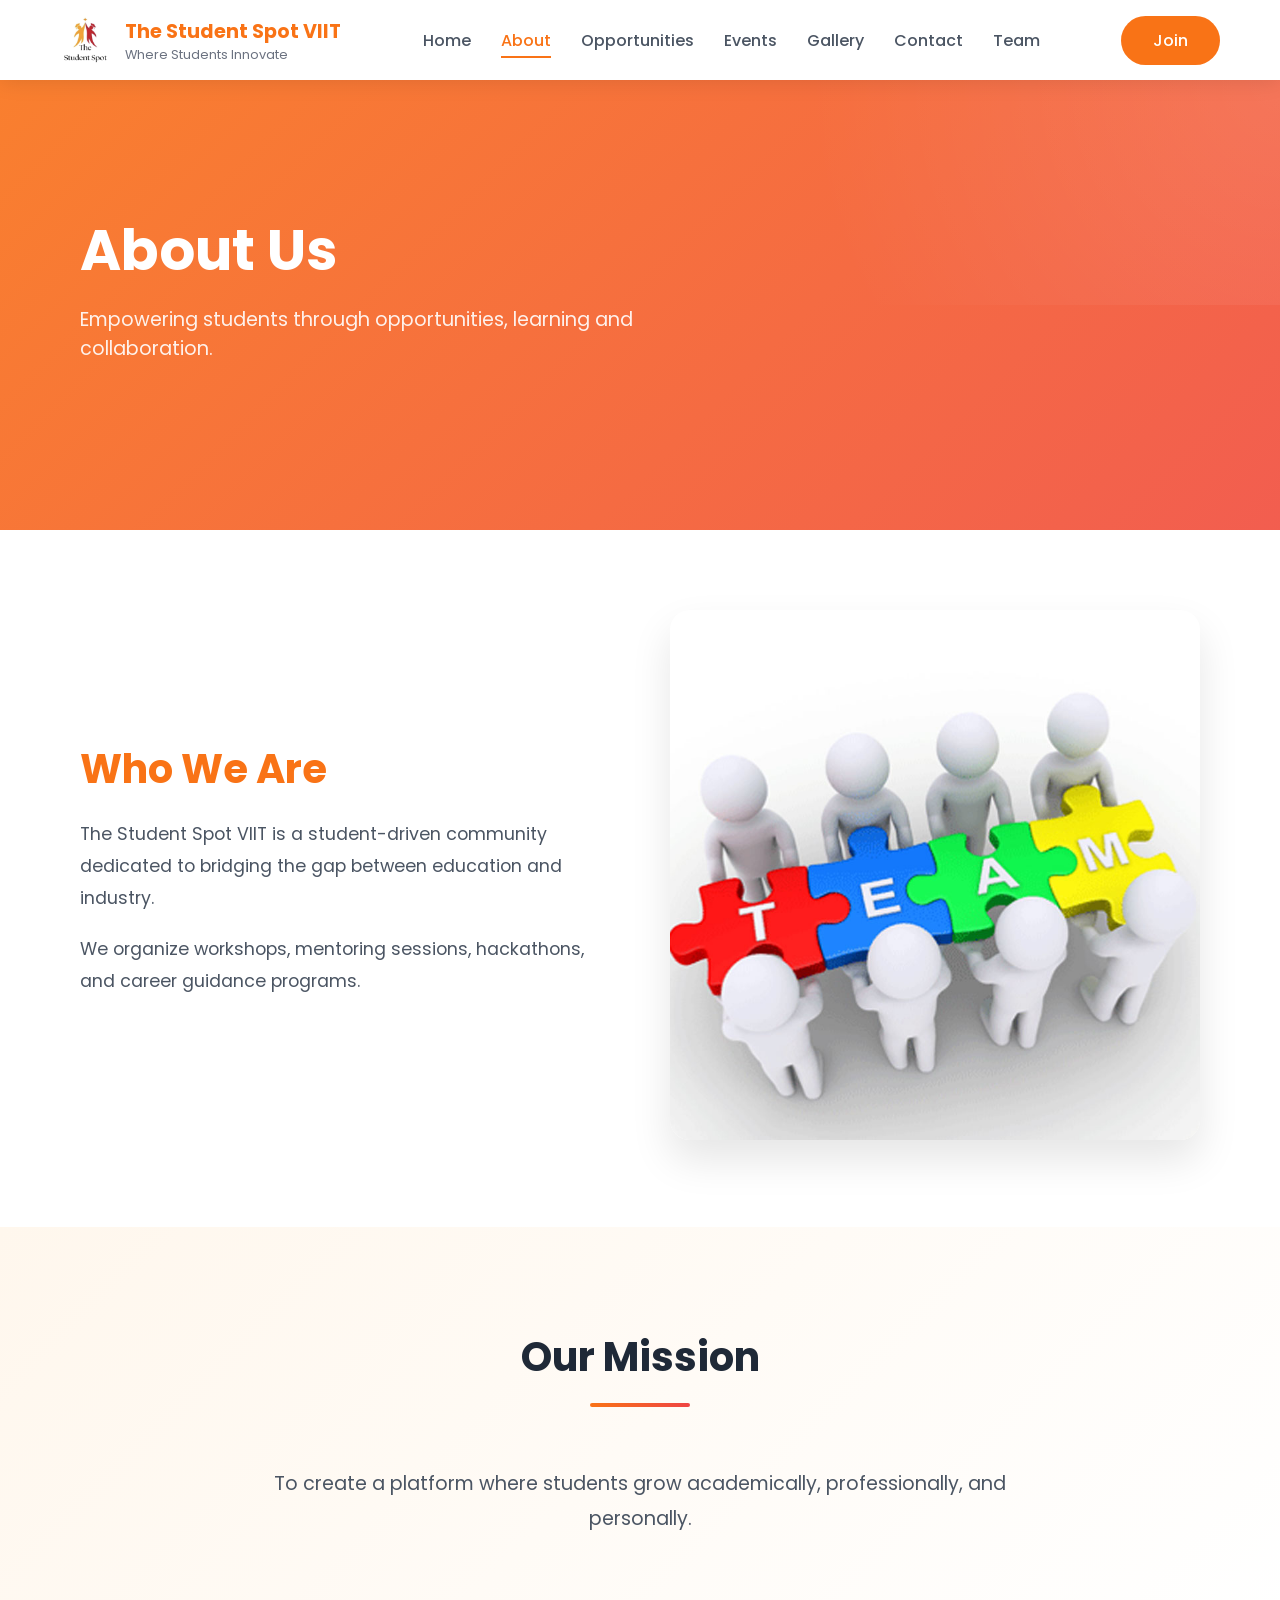
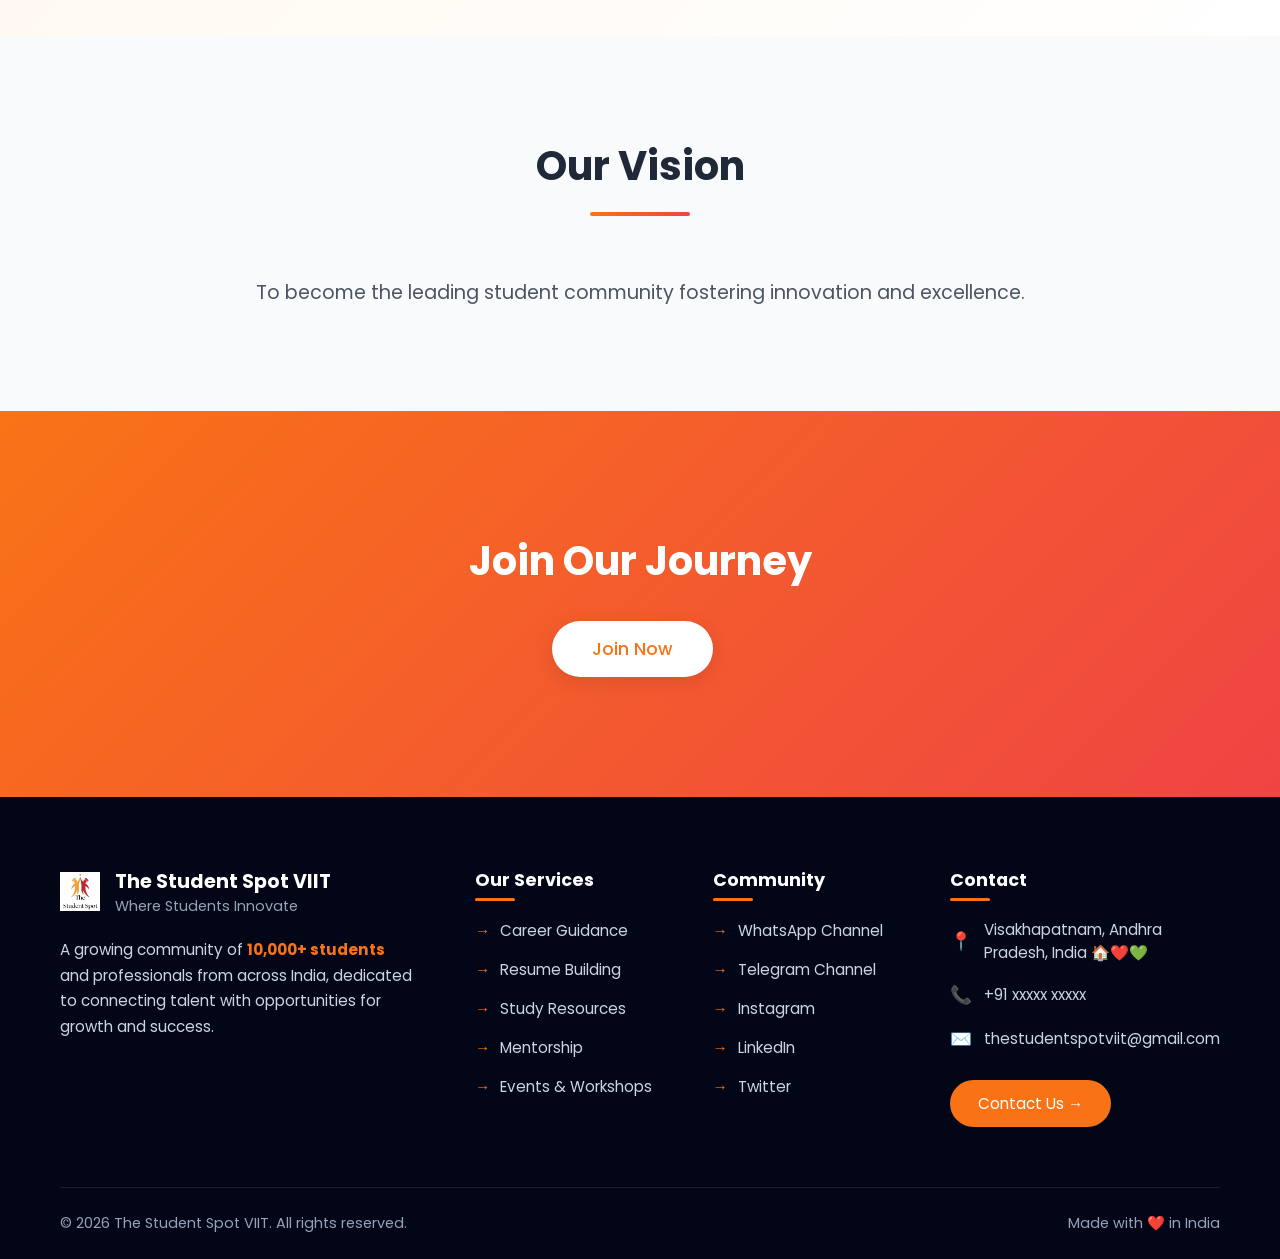
==== commit a0785eeb: "add links and some fixes" ====
--- a/about.html
+++ b/about.html
@@ -3,6 +3,7 @@
 <head>
 <meta charset="UTF-8">
 <meta name="viewport" content="width=device-width, initial-scale=1.0">
+<link rel = "icon" type = "image" href = "images/logo.png">
 <title>About | Student Spot VIIT</title>
 
 <link href="https://fonts.googleapis.com/css2?family=Poppins:wght@300;400;500;600;700&display=swap" rel="stylesheet">
@@ -98,7 +99,7 @@
 <section class="cta">
 
 <h2>Join Our Journey</h2>
-<a class="btn-primary">Join Now</a>
+<a class="btn-primary" href = "register.html">Join Now</a>
 
 </section>
 
@@ -135,8 +136,8 @@
             <ul class="footer-links">
                 <li><a href="#"><span>→</span> WhatsApp Channel</a></li>
                 <li><a href="#"><span>→</span> Telegram Channel</a></li>
-                <li><a href="#"><span>→</span> Instagram</a></li>
-                <li><a href="#"><span>→</span> LinkedIn</a></li>
+                <li><a href="https://www.instagram.com/thestudentspotviit/" target = "_blank"><span>→</span> Instagram</a></li>
+                <li><a href="https://www.linkedin.com/in/the-student-spot-viit-81a8383b2/" target = "_blank"><span>→</span> LinkedIn</a></li>
                 <li><a href="#"><span>→</span> Twitter</a></li>
             </ul>
         </div>
@@ -154,7 +155,7 @@
                 </li>
                 <li>
                     <span class="icon">✉️</span>
-                    <span>contact.thestudentspot@gmail.com</span>
+                    <span>thestudentspotviit@gmail.com</span>
                 </li>
             </ul>
             <a href="contact.html" class="contact-btn">Contact Us →</a>
--- a/css/style.css
+++ b/css/style.css
@@ -100,7 +100,6 @@
 
 .nav-links a {
     text-decoration: none;
-    cursor: pointer;
     font-weight: 500;
     color: #4b5563;
     position: relative;
@@ -119,19 +118,12 @@
     transition: width 0.3s ease;
 }
 
-.nav-links a:hover {
-    color: #f97316;
-}
-
-.nav-links a:hover::after {
-    width: 100%;
-}
-
+.nav-links a:hover,
 .nav-links .active {
     color: #f97316;
-    font-weight: 600;
-}
-
+}
+
+.nav-links a:hover::after,
 .nav-links .active::after {
     width: 100%;
 }
@@ -181,11 +173,6 @@
     animation: rotate 20s linear infinite;
 }
 
-@keyframes rotate {
-    from { transform: rotate(0deg); }
-    to { transform: rotate(360deg); }
-}
-
 .hero-content {
     position: relative;
     z-index: 1;
@@ -206,37 +193,12 @@
     font-size: 3.5rem;
     line-height: 1.2;
     margin-bottom: 20px;
-    animation: slideInLeft 1s ease;
 }
 
 .hero p {
     font-size: 1.2rem;
     margin-bottom: 30px;
     opacity: 0.9;
-    animation: slideInLeft 1s ease 0.2s both;
-}
-
-.hero-buttons {
-    animation: slideInLeft 1s ease 0.4s both;
-}
-
-.hero-content h1.animate,
-.hero-content p.animate,
-.hero-buttons.animate {
-    opacity: 0;
-    transform: translateX(-50px);
-}
-
-.hero-content h1.animate.show {
-    animation: slideInLeft 1s ease forwards;
-}
-
-.hero-content p.animate.show {
-    animation: slideInLeft 1s ease 0.2s forwards;
-}
-
-.hero-buttons.animate.show {
-    animation: slideInLeft 1s ease 0.4s forwards;
 }
 
 /* Buttons */
@@ -430,11 +392,25 @@
     gap: 25px;
 }
 
+.gallery-item {
+    background: #f9fafb;
+    padding: 20px;
+    border-radius: 15px;
+    text-align: center;
+    transition: all 0.3s ease;
+}
+
+.gallery-item:hover {
+    transform: translateY(-10px);
+    box-shadow: 0 20px 40px rgba(249,115,22,0.1);
+}
+
+.gallery-item img,
 .gallery-grid img {
     width: 100%;
-    height: 300px;
+    height: 250px;
     object-fit: cover;
-    border-radius: 15px;
+    border-radius: 10px;
     transition: all 0.3s ease;
     cursor: pointer;
 }
@@ -442,6 +418,12 @@
 .gallery-grid img:hover {
     transform: scale(1.05);
     box-shadow: 0 20px 40px rgba(249,115,22,0.3);
+}
+
+.gallery-item p {
+    color: #f97316;
+    font-weight: 500;
+    margin-top: 15px;
 }
 
 /* CTA Section */
@@ -461,8 +443,6 @@
     left: 0;
     right: 0;
     bottom: 0;
-    background: url('data:image/svg+xml,<svg xmlns="http://www.w3.org/2000/svg" viewBox="0 0 100 100" opacity="0.1"><path d="M0 0 L100 100 M100 0 L0 100" stroke="white" stroke-width="1"/></svg>');
-    background-size: 30px 30px;
 }
 
 .cta h2 {
@@ -482,9 +462,8 @@
 }
 
 /* ================= FOOTER ================= */
-
 .footer {
-    background: linear-gradient(180deg, #020617, #020617);
+    background: #020617;
     color: #e5e7eb;
     padding: 70px 60px 0;
 }
@@ -497,7 +476,6 @@
     gap: 60px;
 }
 
-
 .footer .logo-area {
     display: flex;
     align-items: center;
@@ -506,7 +484,7 @@
 }
 
 .footer .logo-area img {
-    width: 55px;
+    width: 40px;
 }
 
 .footer .logo-area h2 {
@@ -529,7 +507,6 @@
 .brand-description strong {
     color: #f97316;
 }
-
 
 .footer-section h4 {
     font-size: 1.1rem;
@@ -549,7 +526,6 @@
     border-radius: 5px;
 }
 
-
 .footer-links {
     list-style: none;
 }
@@ -576,7 +552,6 @@
     color: #f97316;
     transform: translateX(6px);
 }
-
 
 .footer-contact {
     list-style: none;
@@ -614,8 +589,6 @@
     color: #f97316;
 }
 
-
-
 .footer-bottom {
     margin-top: 60px;
     border-top: 1px solid rgba(255,255,255,0.1);
@@ -637,45 +610,6 @@
     animation: pulse 1.5s infinite;
 }
 
-@keyframes pulse {
-    0% { transform: scale(1); }
-    50% { transform: scale(1.2); }
-    100% { transform: scale(1); }
-}
-
-
-@media (max-width: 992px) {
-    .footer-content {
-        grid-template-columns: 1fr 1fr;
-    }
-}
-
-@media (max-width: 768px) {
-    .footer-content {
-        grid-template-columns: 1fr;
-        gap: 40px;
-    }
-
-    .footer .logo-area {
-        justify-content: center;
-    }
-
-    .footer-section h4::after {
-        left: 50%;
-        transform: translateX(-50%);
-    }
-
-    .footer-contact li {
-        justify-content: flex-start;
-    }
-
-    .footer-bottom-content {
-        flex-direction: column;
-        gap: 10px;
-    }
-}
-
-
 /* Animations */
 .animate {
     opacity: 0;
@@ -688,19 +622,14 @@
     transform: translateY(0);
 }
 
-.fade-in-up {
-    animation: fadeInUp 0.8s ease forwards;
-}
-
-@keyframes fadeInUp {
-    from {
-        opacity: 0;
-        transform: translateY(40px);
-    }
-    to {
-        opacity: 1;
-        transform: translateY(0);
-    }
+@keyframes rotate {
+    from { transform: rotate(0deg); }
+    to { transform: rotate(360deg); }
+}
+
+@keyframes pulse {
+    0%, 100% { transform: scale(1); }
+    50% { transform: scale(1.2); }
 }
 
 @keyframes slideInLeft {
@@ -714,6 +643,69 @@
     }
 }
 
+@keyframes spin {
+    0% { transform: rotate(0deg); }
+    100% { transform: rotate(360deg); }
+}
+
+@keyframes slideInRight {
+    from {
+        transform: translateX(100%);
+        opacity: 0;
+    }
+    to {
+        transform: translateX(0);
+        opacity: 1;
+    }
+}
+
+/* Loading Animation */
+.loading {
+    display: inline-block;
+    width: 20px;
+    height: 20px;
+    border: 2px solid #f3f3f3;
+    border-top-color: #f97316;
+    border-radius: 50%;
+    animation: spin 1s linear infinite;
+    margin-right: 8px;
+    vertical-align: middle;
+}
+
+/* Success/Error Messages */
+.success-message, .error-message {
+    position: fixed;
+    top: 100px;
+    right: 30px;
+    padding: 15px 30px;
+    border-radius: 50px;
+    z-index: 2000;
+    animation: slideInRight 0.5s ease;
+    box-shadow: 0 5px 20px rgba(0,0,0,0.2);
+    color: white;
+}
+
+.success-message {
+    background: #10b981;
+}
+
+.error-message {
+    background: #ef4444;
+}
+
+/* Skeleton Loading */
+.skeleton {
+    background: linear-gradient(90deg, #f0f0f0 25%, #e0e0e0 50%, #f0f0f0 75%);
+    background-size: 200% 100%;
+    animation: loading 1.5s infinite;
+}
+
+@keyframes loading {
+    0% { background-position: 200% 0; }
+    100% { background-position: -200% 0; }
+}
+
+/* Small Hero */
 .small-hero {
     min-height: 50vh;
 }
@@ -768,33 +760,6 @@
     font-size: 1.2rem;
     line-height: 1.8;
     color: #4b5563;
-}
-
-/* Gallery Items */
-.gallery-item {
-    background: #f9fafb;
-    padding: 20px;
-    border-radius: 15px;
-    text-align: center;
-    transition: all 0.3s ease;
-}
-
-.gallery-item:hover {
-    transform: translateY(-10px);
-    box-shadow: 0 20px 40px rgba(249,115,22,0.1);
-}
-
-.gallery-item img {
-    width: 100%;
-    height: 250px;
-    object-fit: cover;
-    border-radius: 10px;
-    margin-bottom: 15px;
-}
-
-.gallery-item p {
-    color: #f97316;
-    font-weight: 500;
 }
 
 /* Contact Page */
@@ -844,7 +809,9 @@
 }
 
 .contact-form input,
-.contact-form textarea {
+.contact-form textarea,
+.register-form input,
+.register-form select {
     padding: 15px;
     border-radius: 10px;
     border: 2px solid #e5e7eb;
@@ -853,13 +820,16 @@
 }
 
 .contact-form input:focus,
-.contact-form textarea:focus {
+.contact-form textarea:focus,
+.register-form input:focus,
+.register-form select:focus {
     outline: none;
     border-color: #f97316;
     box-shadow: 0 0 0 4px rgba(249,115,22,0.1);
 }
 
-.contact-form button {
+.contact-form button,
+.register-form button {
     align-self: flex-start;
     padding: 15px 40px;
     font-size: 1.1rem;
@@ -931,28 +901,6 @@
     box-shadow: 0 20px 40px rgba(0,0,0,0.05);
 }
 
-.register-form input,
-.register-form select {
-    padding: 15px;
-    border-radius: 10px;
-    border: 2px solid #e5e7eb;
-    font-size: 1rem;
-    transition: all 0.3s ease;
-}
-
-.register-form input:focus,
-.register-form select:focus {
-    outline: none;
-    border-color: #f97316;
-    box-shadow: 0 0 0 4px rgba(249,115,22,0.1);
-}
-
-.register-form button {
-    padding: 15px 40px;
-    font-size: 1.1rem;
-    margin-top: 20px;
-}
-
 /* Opportunities Page */
 .opportunity-section {
     padding: 80px;
@@ -1100,82 +1048,16 @@
     font-size: 1.1rem;
 }
 
-/* Loading Animation */
-.loading {
-    display: inline-block;
-    width: 50px;
-    height: 50px;
-    border: 3px solid #f3f3f3;
-    border-top: 3px solid #f97316;
-    border-radius: 50%;
-    animation: spin 1s linear infinite;
-}
-
-@keyframes spin {
-    0% { transform: rotate(0deg); }
-    100% { transform: rotate(360deg); }
-}
-
-/* Success Message */
-.success-message {
-    background: #10b981;
-    color: white;
-    padding: 15px 30px;
-    border-radius: 50px;
-    position: fixed;
-    top: 100px;
-    right: 30px;
-    z-index: 2000;
-    animation: slideInRight 0.5s ease;
-}
-
-/* Error Message */
-.error-message {
-    background: #ef4444;
-    color: white;
-    padding: 15px 30px;
-    border-radius: 50px;
-    position: fixed;
-    top: 100px;
-    right: 30px;
-    z-index: 2000;
-    animation: slideInRight 0.5s ease;
-}
-
-@keyframes slideInRight {
-    from {
-        transform: translateX(100%);
-        opacity: 0;
-    }
-    to {
-        transform: translateX(0);
-        opacity: 1;
-    }
-}
-
-
-.skeleton {
-    background: linear-gradient(90deg, #f0f0f0 25%, #e0e0e0 50%, #f0f0f0 75%);
-    background-size: 200% 100%;
-    animation: loading 1.5s infinite;
-}
-
-@keyframes loading {
-    0% { background-position: 200% 0; }
-    100% { background-position: -200% 0; }
-}
-
 /* Responsive Design */
 @media (max-width: 1200px) {
-    .stats,
-    .services,
-    .events,
-    .gallery {
+    .stats, .services, .events, .gallery,
+    .about-section, .team-section, .opportunity-section,
+    .contact-info, .contact-form-section, .register-section,
+    .event-overview, .event-about, .event-schedule {
         padding: 60px 40px;
     }
     
-    .team-grid,
-    .opportunity-grid {
+    .team-grid, .opportunity-grid {
         grid-template-columns: repeat(2, 1fr);
     }
     
@@ -1250,10 +1132,6 @@
         border-bottom: none;
     }
 
-    .nav-links .login-btn::after {
-        display: none;
-    }
-
     .nav-links .login-btn.mobile-only {
         background: #f97316;
         color: white;
@@ -1283,10 +1161,6 @@
         margin-left: auto;
         margin-right: 15px;
     }
-
-    .login-btn.desktop-only {
-        display: none;
-    }
     
     .hero h1 {
         font-size: 2.5rem;
@@ -1296,9 +1170,7 @@
         grid-template-columns: repeat(2, 1fr);
     }
     
-    .service-grid,
-    .event-grid,
-    .gallery-grid {
+    .service-grid, .event-grid, .gallery-grid {
         grid-template-columns: repeat(2, 1fr);
     }
     
@@ -1316,12 +1188,12 @@
         gap: 40px;
     }
     
-    .footer-section.brand {
-        grid-column: span 2;
-    }
-    
+    .footer-section.brand,
     .footer-section:last-child {
         grid-column: span 2;
+    }
+    
+    .footer-section:last-child {
         max-width: none;
     }
 }
@@ -1334,14 +1206,6 @@
         gap: 15px;
     }
     
-    .nav-links {
-        top: 80px;
-    }
-
-    .navbar.scrolled .nav-links {
-        top: 70px;
-    }
-
     .logo-area h2 {
         font-size: 1rem;
     }
@@ -1370,29 +1234,20 @@
         width: 200px;
     }
     
-    .stats,
-    .services,
-    .events,
-    .gallery {
+    .stats, .services, .events, .gallery,
+    .about-section, .team-section, .opportunity-section,
+    .contact-info, .contact-form-section, .register-section,
+    .event-overview, .event-about, .event-schedule {
         padding: 40px 20px;
     }
     
-    .stats {
-        grid-template-columns: 1fr;
-    }
-    
-    .service-grid,
-    .event-grid,
-    .gallery-grid,
-    .team-grid,
-    .opportunity-grid,
-    .contact-info {
+    .stats, .service-grid, .event-grid, .gallery-grid,
+    .team-grid, .opportunity-grid, .contact-info {
         grid-template-columns: 1fr;
     }
     
     .event-overview {
         grid-template-columns: 1fr;
-        padding: 40px 20px;
     }
     
     .section-title {
@@ -1411,29 +1266,6 @@
 
     .footer .logo-area {
         justify-content: flex-start;
-        text-align: left;
-    }
-
-    .footer-section.brand {
-        grid-column: auto;
-    }
-    
-    .footer-section:last-child {
-        grid-column: auto;
-    }
-    
-    .footer-section.brand .logo-area {
-        justify-content: left;
-        text-align: left;
-        flex-direction: row;
-    }
-    
-    .footer-section.brand .logo-area div {
-        text-align: center;
-    }
-    
-    .footer-section h4 {
-        text-align: left;
     }
     
     .footer-section h4::after {
@@ -1441,27 +1273,9 @@
         transform: none;
     }
     
-    .footer-links {
-        text-align: left;
-    }
-    
-    .footer-links a:hover {
-        transform: translateX(0) scale(1.05);
-    }
-    
-    .footer-contact li {
-        justify-content: flex-start;
-        text-align: left;
-    }
-    
-    .contact-btn {
-        margin: 0;
-    }
-    
     .footer-bottom-content {
         flex-direction: column;
         gap: 12px;
-        text-align: left;
     }
     
     .register-form {
@@ -1480,6 +1294,10 @@
         font-size: 14px;
     }
 
+    .hero-content {
+        margin: auto;
+    }
+
     .hero h1 {
         font-size: 1.8rem;
     }
@@ -1496,8 +1314,7 @@
         font-size: 0.95rem;
     }
 
-    .btn-primary,
-    .btn-secondary {
+    .btn-primary, .btn-secondary {
         font-size: 0.95rem;
         padding: 11px 26px;
     }
@@ -1506,19 +1323,9 @@
         padding: 30px 20px 0;
     }
     
-    .footer-section.brand .logo-area h2 {
-        font-size: 1rem;
-    }
-    
-    .brand-description {
-        font-size: 0.9rem;
-        text-align: center;
-    }
-    
     .footer-contact li {
         flex-direction: row;
-        align-items: left;
-        text-align: left;
+        align-items: center;
         gap: 5px;
     }
 }
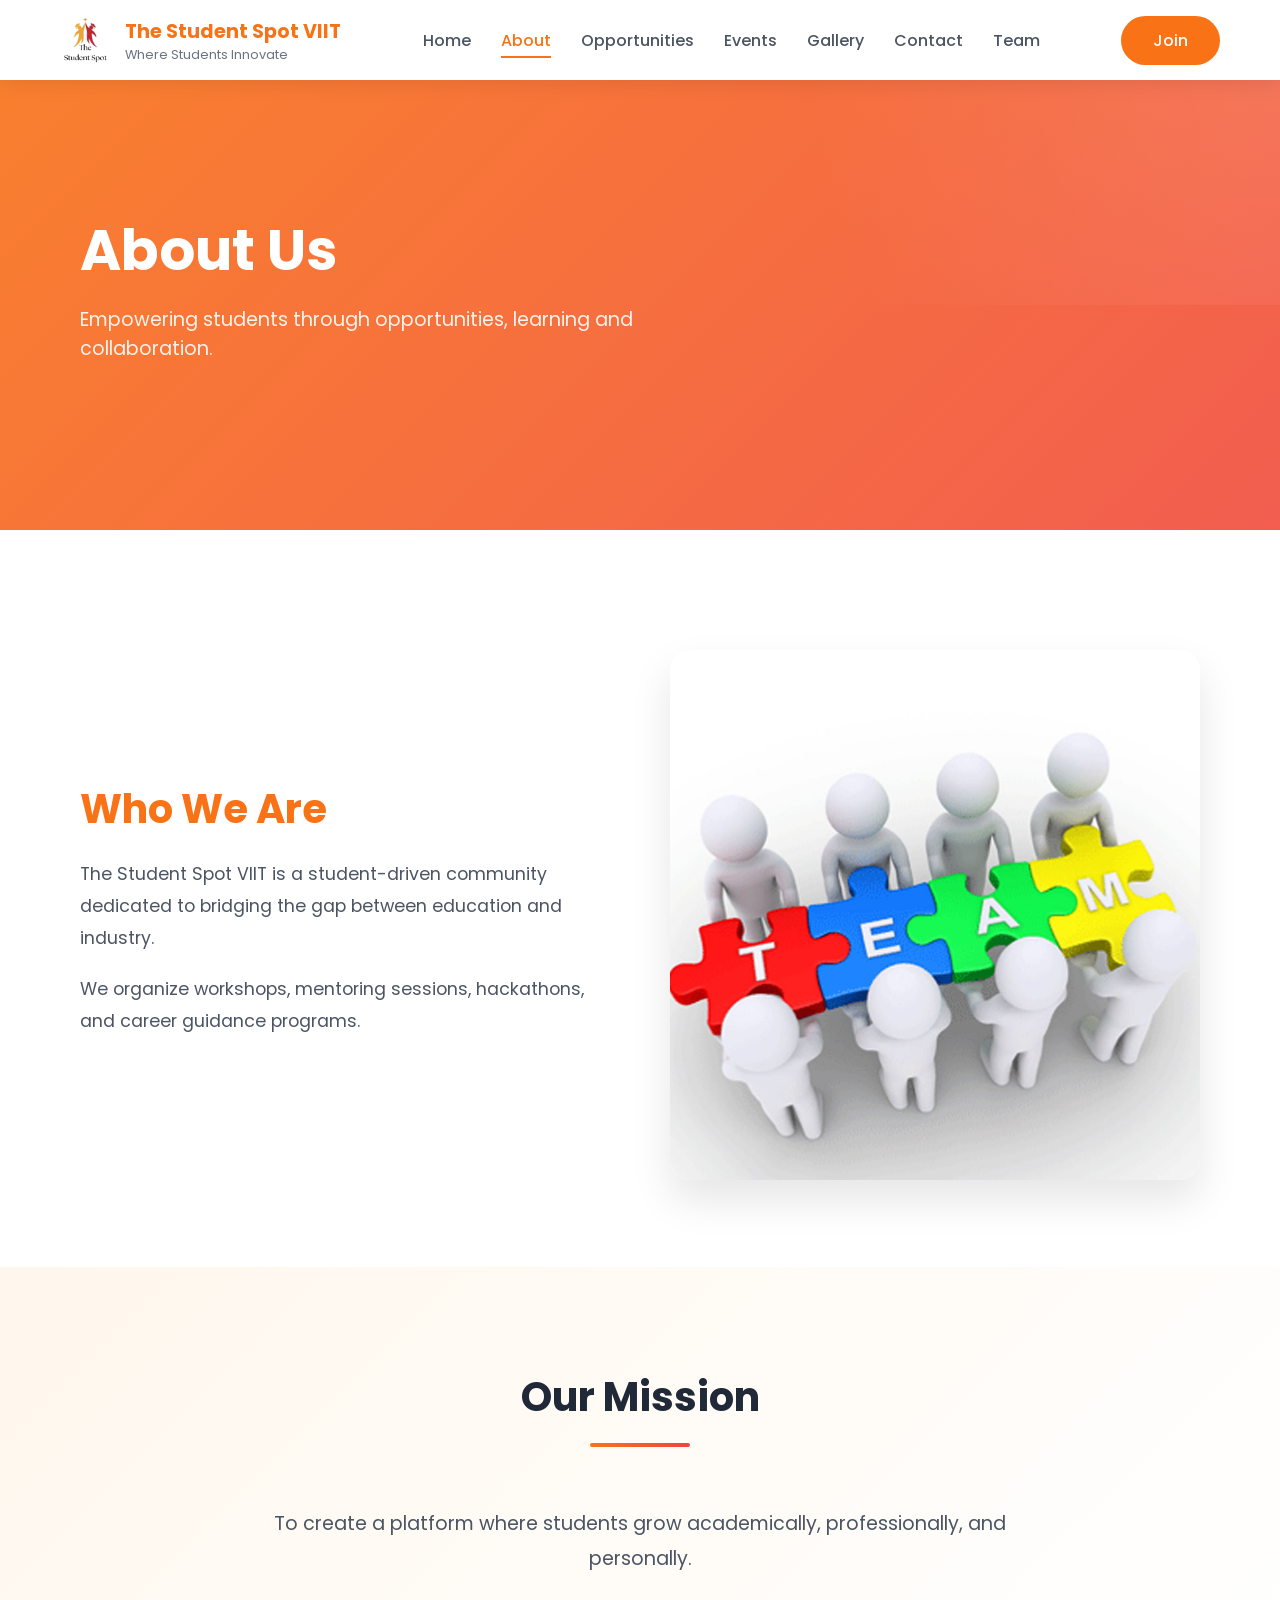
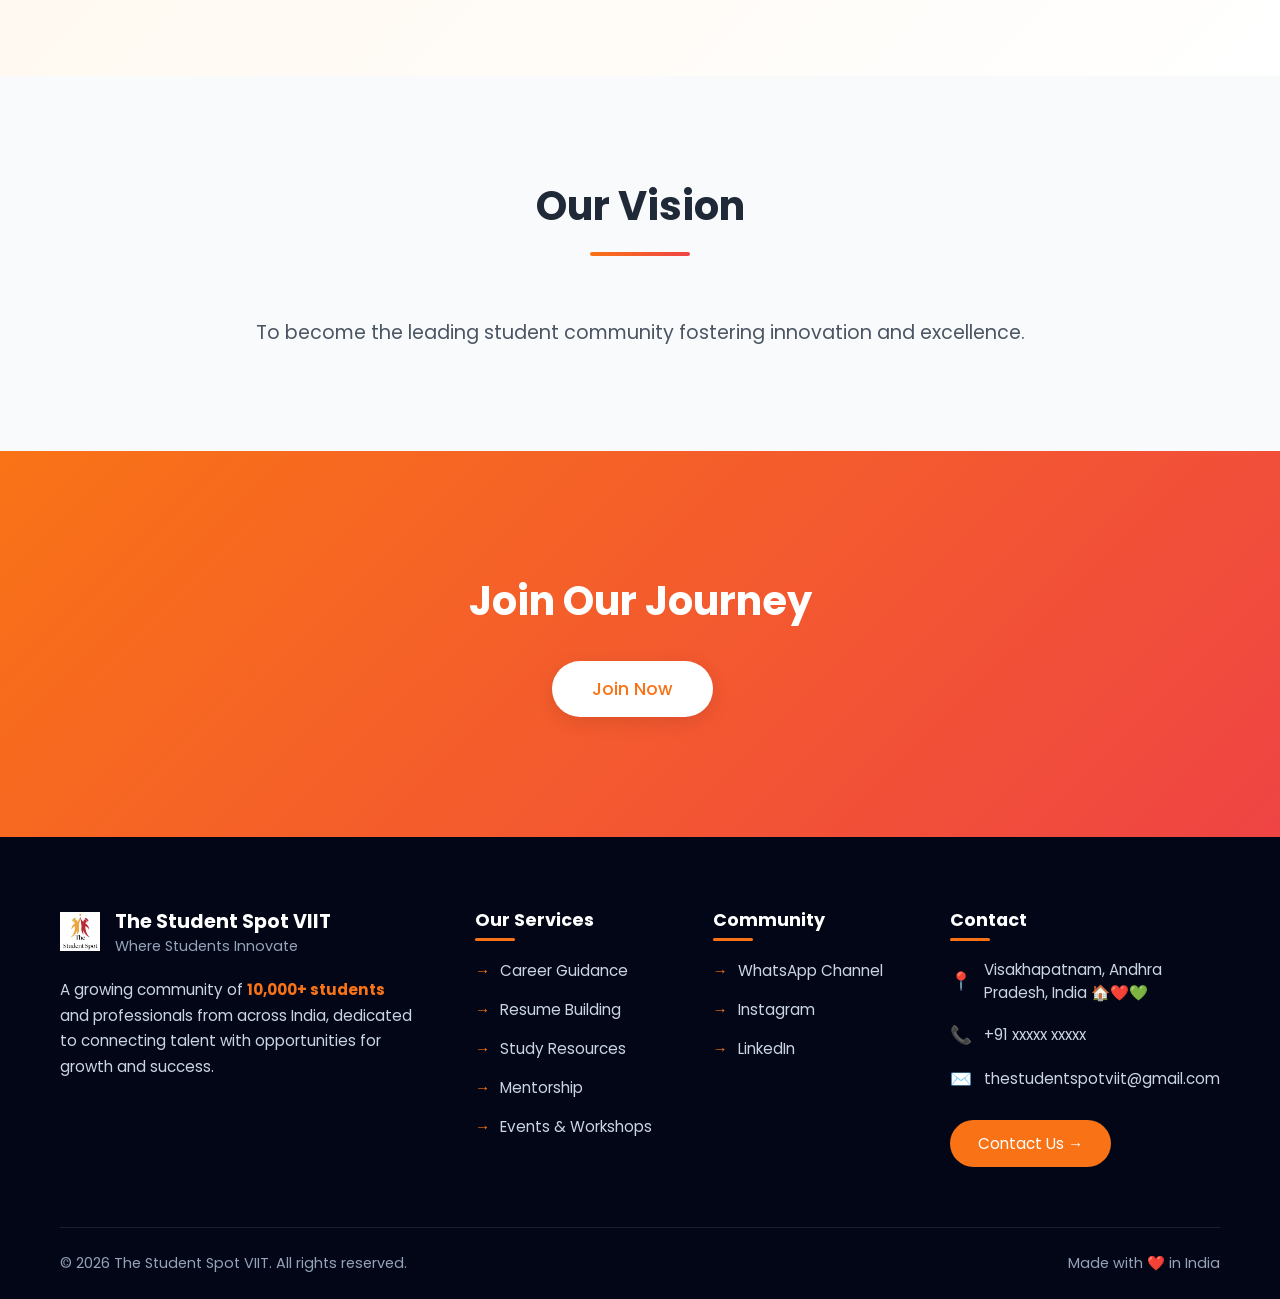
==== commit 13e0a2c2: "removed some links in footer" ====
--- a/about.html
+++ b/about.html
@@ -135,10 +135,8 @@
             <h4>Community</h4>
             <ul class="footer-links">
                 <li><a href="#"><span>→</span> WhatsApp Channel</a></li>
-                <li><a href="#"><span>→</span> Telegram Channel</a></li>
                 <li><a href="https://www.instagram.com/thestudentspotviit/" target = "_blank"><span>→</span> Instagram</a></li>
                 <li><a href="https://www.linkedin.com/in/the-student-spot-viit-81a8383b2/" target = "_blank"><span>→</span> LinkedIn</a></li>
-                <li><a href="#"><span>→</span> Twitter</a></li>
             </ul>
         </div>
 
--- a/css/style.css
+++ b/css/style.css
@@ -376,9 +376,26 @@
     color: #6b7280;
 }
 
-.event-card .btn-primary {
+.event-card .btn-primary .btn-secondary {
     margin: 0 20px 20px;
     display: inline-block;
+}
+
+.event-actions{
+    display:flex;
+    gap:12px;
+    padding:0 20px 20px;
+}
+
+.event-actions .btn-secondary{
+    border:2px solid #f97316;
+    color:#f97316;
+    background:transparent;
+}
+
+.event-actions .btn-secondary:hover{
+    background:#f97316;
+    color:white;
 }
 
 /* Gallery Section */
@@ -708,6 +725,7 @@
 /* Small Hero */
 .small-hero {
     min-height: 50vh;
+    margin-bottom: 40px;
 }
 
 /* About Page */
@@ -837,13 +855,15 @@
 
 /* Team Page */
 .team-section {
-    padding: 80px;
+    padding: 80px 60px;
 }
 
 .team-grid {
-    display: grid;
-    grid-template-columns: repeat(4, 1fr);
+    display: flex;
+    flex-wrap: wrap;
+    justify-content: center;
     gap: 30px;
+    margin-bottom: 70px;
 }
 
 .team-card {
@@ -852,6 +872,8 @@
     border-radius: 20px;
     text-align: center;
     transition: all 0.3s ease;
+    width: 320px;
+    overflow: hidden;
 }
 
 .team-card:hover {
@@ -864,6 +886,7 @@
     height: 150px;
     border-radius: 50%;
     object-fit: cover;
+    object-position: center;
     margin-bottom: 20px;
     border: 4px solid #f97316;
     transition: transform 0.3s ease;
@@ -882,6 +905,35 @@
 .team-card p {
     color: #f97316;
     font-weight: 500;
+}
+
+.section-subtitle {
+    text-align: center;
+    font-size: 1.8rem;
+    margin: 50px 0 40px;
+    color: #f97316;
+}
+
+.event-scroll {
+    display: flex;
+    gap: 25px;
+    overflow-x: auto;
+    padding-bottom: 20px;
+    scroll-behavior: smooth;
+}
+
+.event-scroll .team-card {
+    min-width: 230px;
+    flex-shrink: 0;
+}
+
+.event-scroll::-webkit-scrollbar {
+    height: 8px;
+}
+
+.event-scroll::-webkit-scrollbar-thumb {
+    background: #f97316;
+    border-radius: 10px;
 }
 
 /* Register Page */
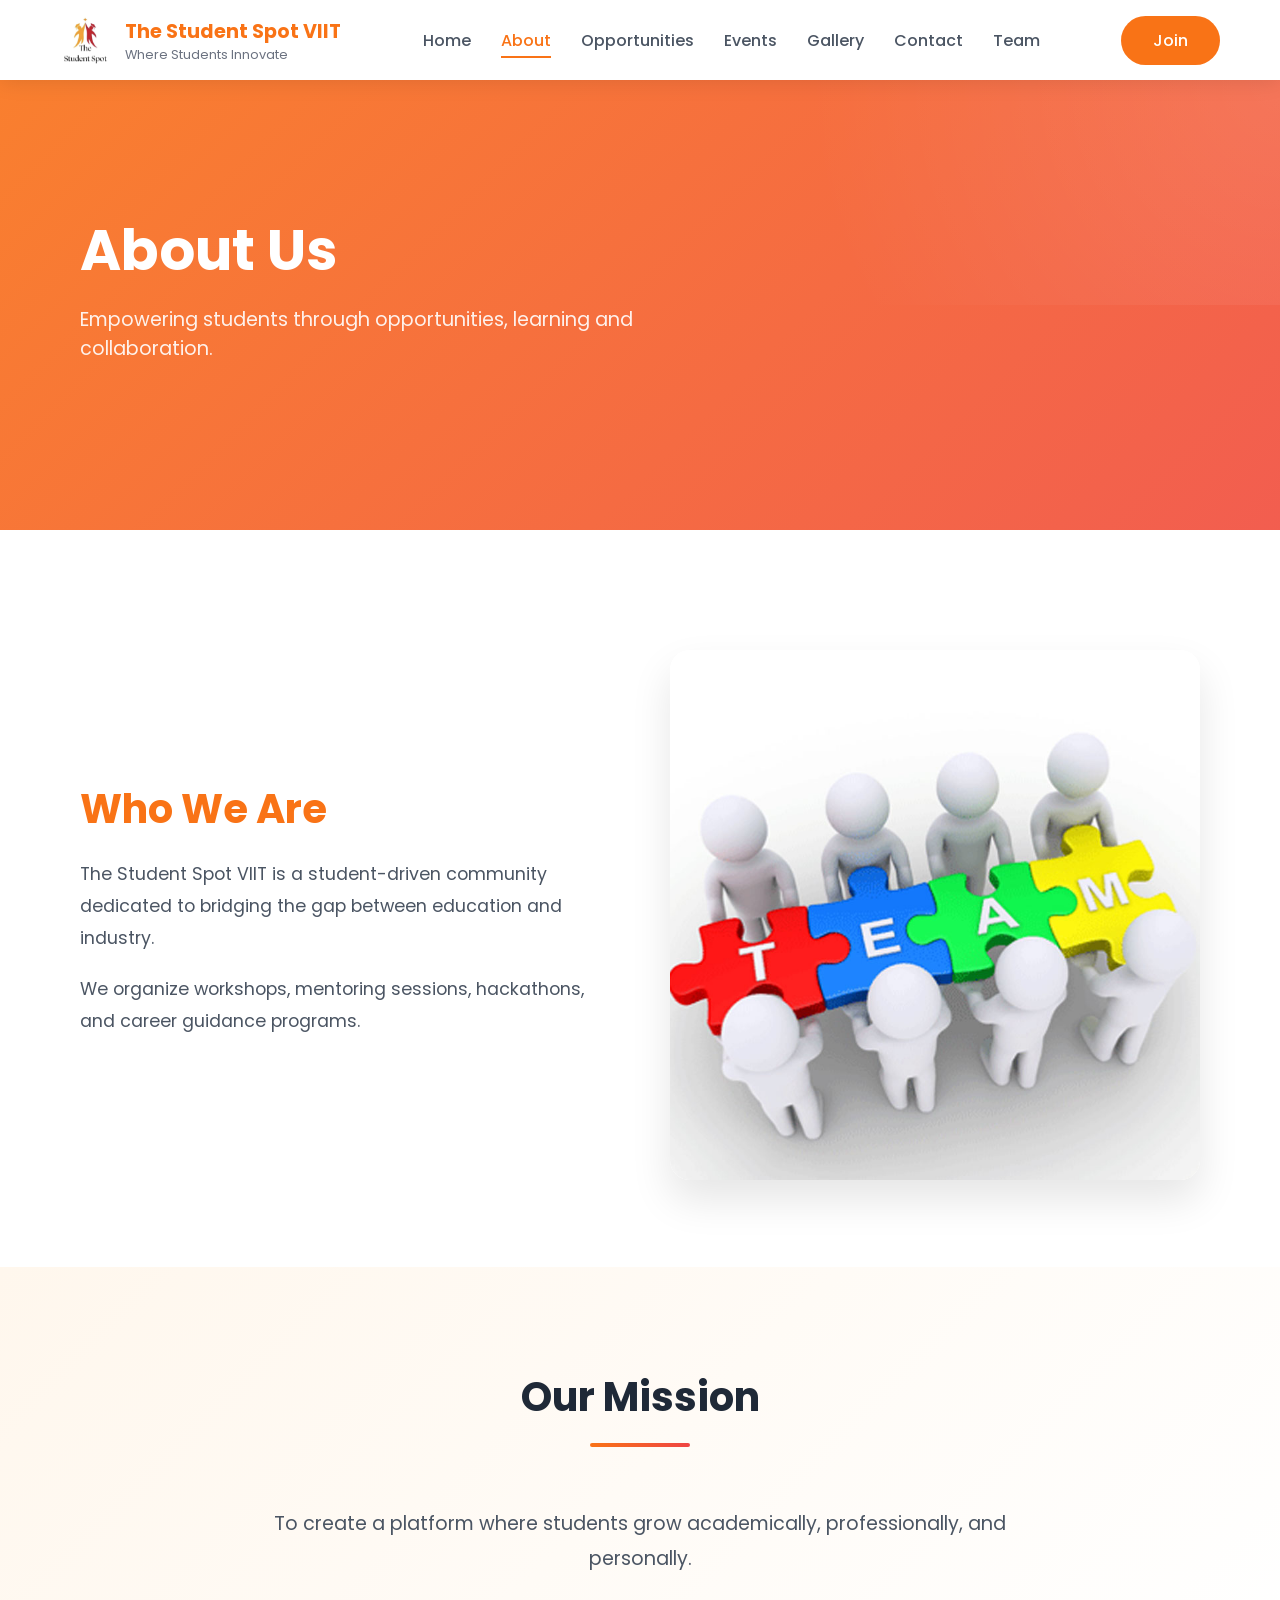
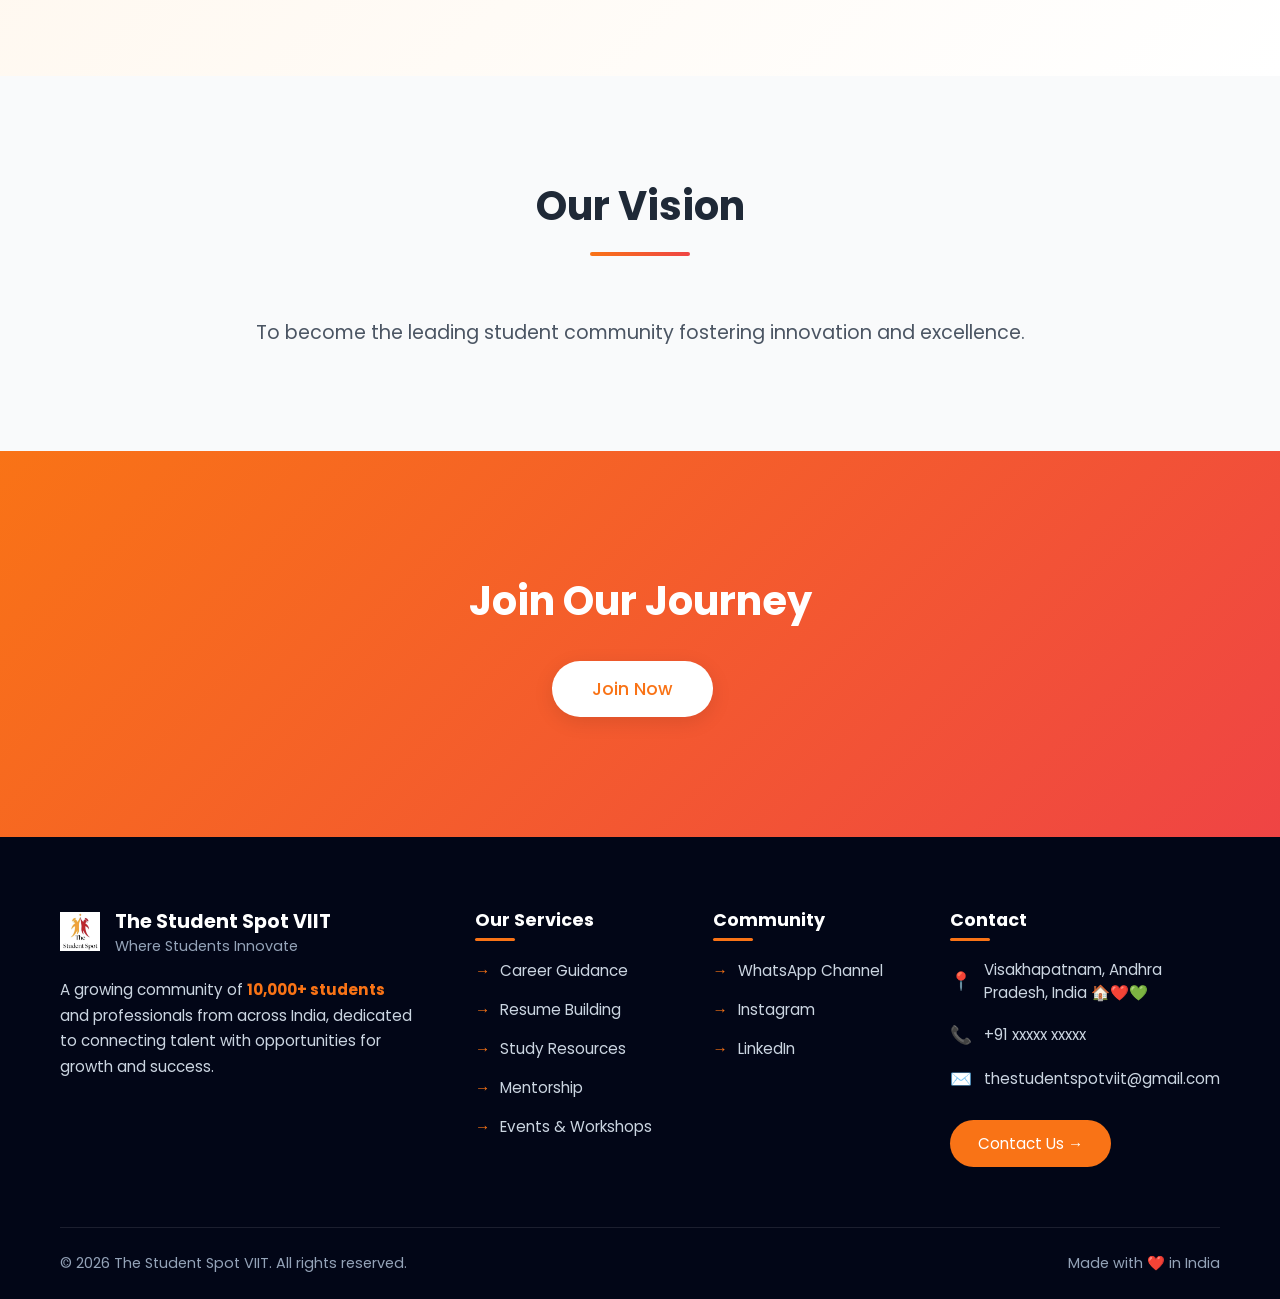
==== commit 02d415ef: "added team members, fixed image loading problem" ====
--- a/about.html
+++ b/about.html
@@ -134,7 +134,7 @@
         <div class="footer-section">
             <h4>Community</h4>
             <ul class="footer-links">
-                <li><a href="#"><span>→</span> WhatsApp Channel</a></li>
+                <li><a href="https://whatsapp.com/channel/0029Vb6ft6072WTxJ5eMKA2I" target = "_blank"><span>→</span> WhatsApp Channel</a></li>
                 <li><a href="https://www.instagram.com/thestudentspotviit/" target = "_blank"><span>→</span> Instagram</a></li>
                 <li><a href="https://www.linkedin.com/in/the-student-spot-viit-81a8383b2/" target = "_blank"><span>→</span> LinkedIn</a></li>
             </ul>
--- a/css/style.css
+++ b/css/style.css
@@ -889,7 +889,8 @@
     object-position: center;
     margin-bottom: 20px;
     border: 4px solid #f97316;
-    transition: transform 0.3s ease;
+    transition: all 0.3s ease;
+    transform-origin: center;
 }
 
 .team-card:hover img {
@@ -912,6 +913,43 @@
     font-size: 1.8rem;
     margin: 50px 0 40px;
     color: #f97316;
+}
+
+.event-slider {
+    overflow: hidden;
+    width: 100%;
+    margin-bottom: 80px;
+}
+
+.event-track {
+    display: flex;
+    gap: 30px;
+    width: max-content;
+    animation: scrollLeft 40s linear infinite;
+}
+
+.event-track .team-card {
+    min-width: 230px;
+    flex-shrink: 0;
+}
+
+.event-slider:hover .event-track {
+    animation-play-state: paused;
+}
+
+@keyframes scrollLeft {
+    from {
+        transform: translateX(0);
+    }
+    to {
+        transform: translateX(-50%);
+    }
+}
+
+img {
+    backface-visibility: hidden;
+    transform: translateZ(0);
+    will-change: transform;
 }
 
 .event-scroll {
@@ -1098,6 +1136,13 @@
 .schedule-item p {
     color: #4b5563;
     font-size: 1.1rem;
+}
+
+.team-card img {
+    display: block;
+    margin: 0 auto 20px;
+    backface-visibility: hidden;
+    transform: translateZ(0);
 }
 
 /* Responsive Design */
